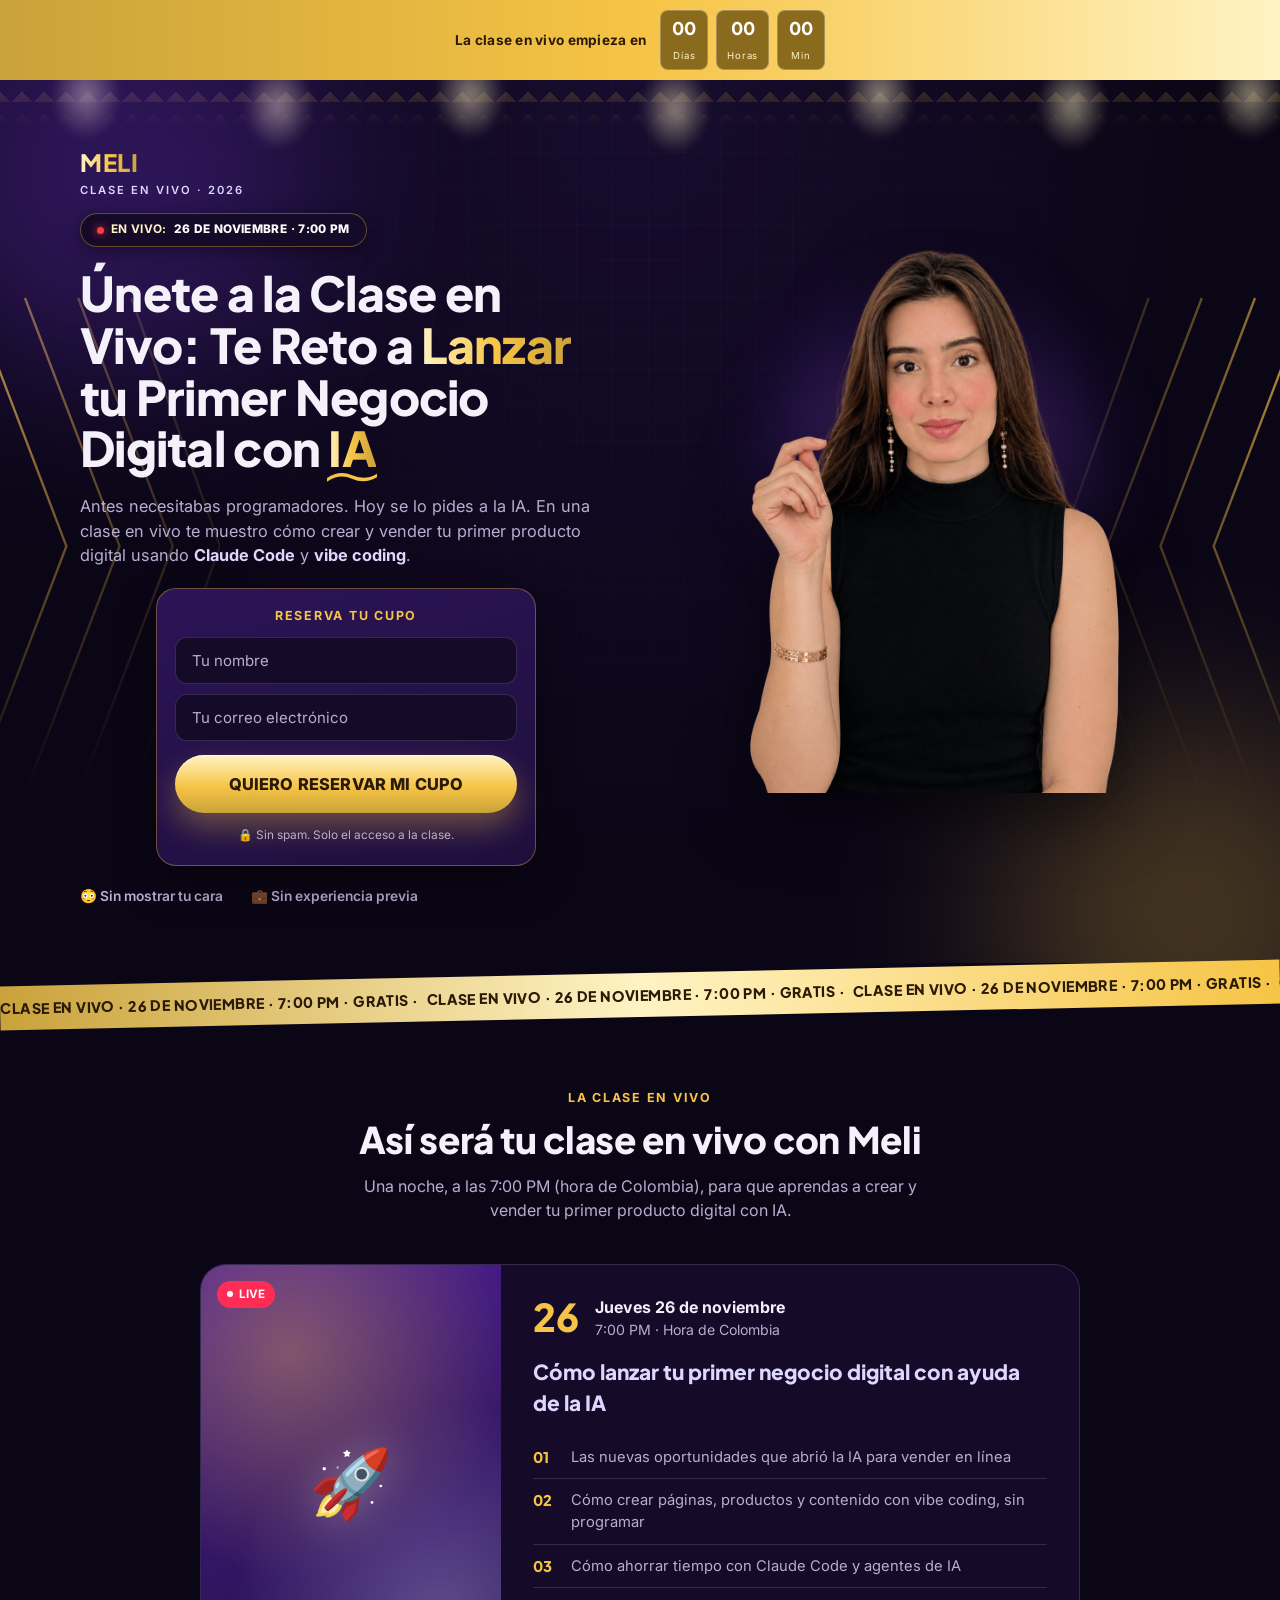
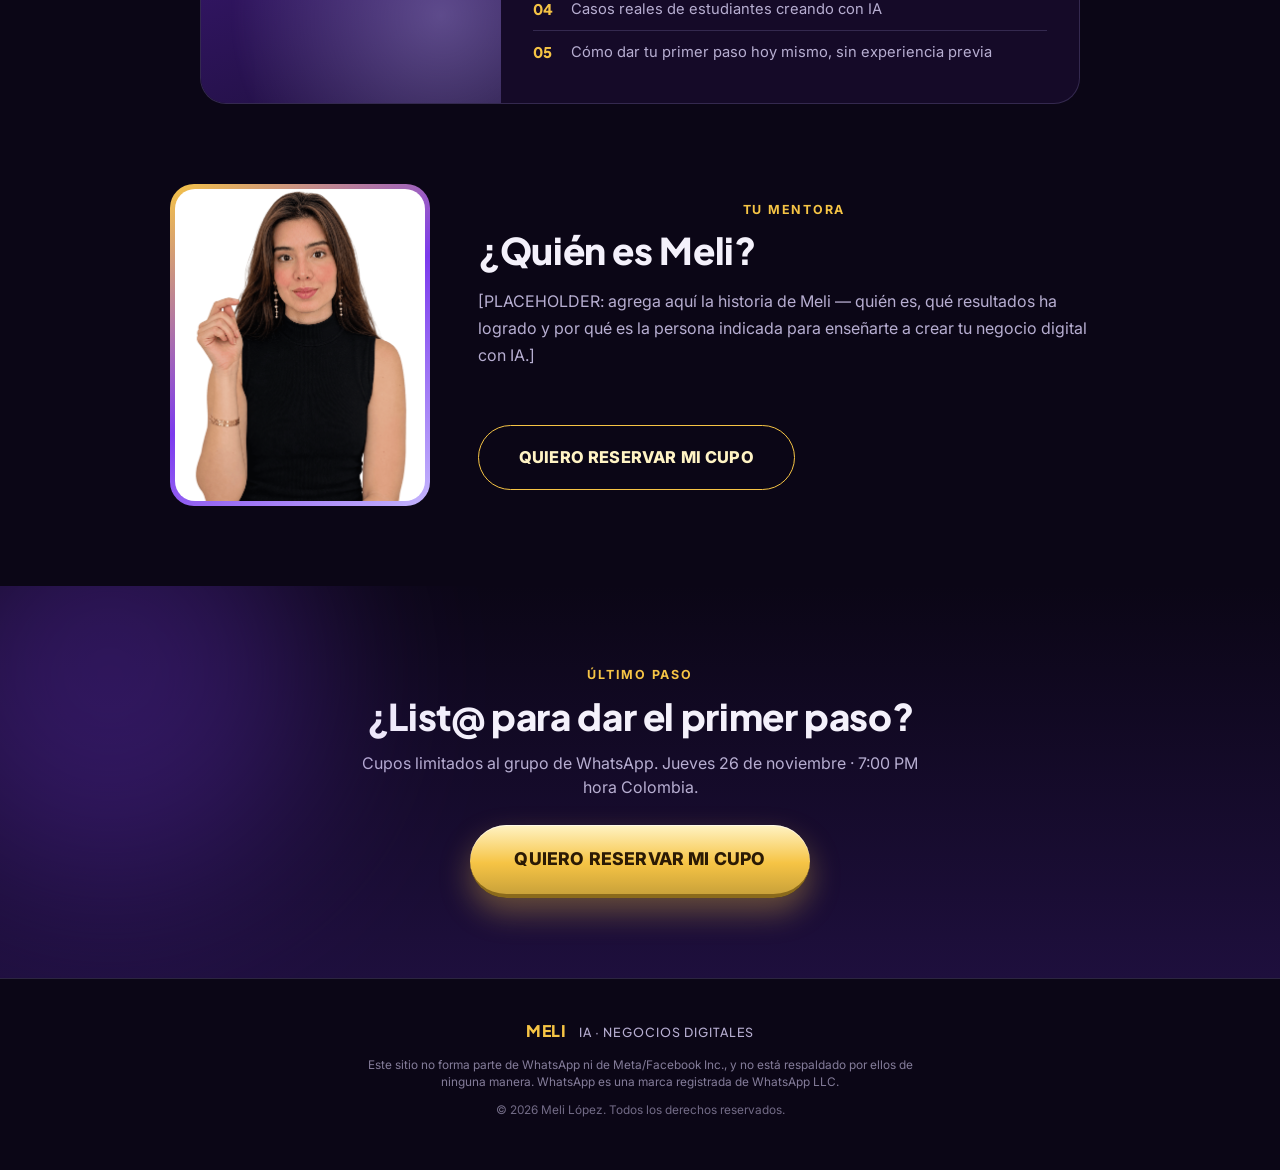
==== index.html @ 7194239c "Restructure hero as two-column layout (copy+form left, photo right) - Desktop: left column has copy " ====
<!DOCTYPE html>
<html lang="es">
<head>
<meta charset="UTF-8">
<meta name="viewport" content="width=device-width, initial-scale=1.0">
<title>Clase en Vivo con Meli — Lanza tu Negocio Digital con IA</title>
<meta name="description" content="Únete a la clase en vivo gratuita de Meli: aprende a crear y vender tu primer producto digital con ayuda de la IA. Jueves 26 de noviembre, 7:00 PM hora Colombia.">
<link rel="preconnect" href="https://fonts.googleapis.com">
<link rel="preconnect" href="https://fonts.gstatic.com" crossorigin>
<link href="https://fonts.googleapis.com/css2?family=Plus+Jakarta+Sans:wght@500;700;800&family=Inter:wght@400;500;600;700;800&display=swap" rel="stylesheet">
<link rel="stylesheet" href="styles.css">
</head>
<body>

  <!-- Countdown bar -->
  <div class="topbar">
    <span class="topbar-label">La clase en vivo empieza en</span>
    <div class="topbar-timer" id="topbar-timer" aria-live="polite">
      <div class="timer-box"><span id="t-days">00</span><small>Días</small></div>
      <div class="timer-box"><span id="t-hours">00</span><small>Horas</small></div>
      <div class="timer-box"><span id="t-mins">00</span><small>Min</small></div>
    </div>
  </div>

  <!-- HERO -->
  <header class="hero">
    <div class="hero-texture" aria-hidden="true"></div>
    <div class="hero-top-hatch" aria-hidden="true"></div>
    <div class="hero-chevrons hero-chevrons-left" aria-hidden="true">
      <svg viewBox="0 0 220 420" fill="none" xmlns="http://www.w3.org/2000/svg">
        <path d="M10 0 L90 210 L10 420" stroke="url(#gld1)" stroke-width="2"/>
        <path d="M55 0 L135 210 L55 420" stroke="url(#gld1)" stroke-width="2" opacity=".7"/>
        <path d="M100 0 L180 210 L100 420" stroke="url(#gld1)" stroke-width="2" opacity=".45"/>
        <path d="M145 0 L220 210 L145 420" stroke="url(#gld1)" stroke-width="2" opacity=".25"/>
        <defs>
          <linearGradient id="gld1" x1="0" y1="0" x2="0" y2="420" gradientUnits="userSpaceOnUse">
            <stop offset="0" stop-color="#f6c445"/>
            <stop offset="1" stop-color="#f6c445" stop-opacity="0"/>
          </linearGradient>
        </defs>
      </svg>
    </div>
    <div class="hero-chevrons hero-chevrons-right" aria-hidden="true">
      <svg viewBox="0 0 220 420" fill="none" xmlns="http://www.w3.org/2000/svg">
        <path d="M210 0 L130 210 L210 420" stroke="url(#gld2)" stroke-width="2"/>
        <path d="M165 0 L85 210 L165 420" stroke="url(#gld2)" stroke-width="2" opacity=".7"/>
        <path d="M120 0 L40 210 L120 420" stroke="url(#gld2)" stroke-width="2" opacity=".45"/>
        <path d="M75 0 L0 210 L75 420" stroke="url(#gld2)" stroke-width="2" opacity=".25"/>
        <defs>
          <linearGradient id="gld2" x1="0" y1="0" x2="0" y2="420" gradientUnits="userSpaceOnUse">
            <stop offset="0" stop-color="#f6c445"/>
            <stop offset="1" stop-color="#f6c445" stop-opacity="0"/>
          </linearGradient>
        </defs>
      </svg>
    </div>
    <div class="hero-spotlights" aria-hidden="true">
      <span></span><span></span><span></span><span></span><span></span><span></span><span></span>
    </div>
    <div class="hero-glow hero-glow-1"></div>
    <div class="hero-glow hero-glow-2"></div>

    <div class="hero-inner">
      <div class="hero-visual">
        <div class="hero-photo-wrap">
          <div class="hero-photo-glow" aria-hidden="true"></div>
          <img src="assets/meli-hero-trim.png" alt="Meli" class="hero-photo">
        </div>
      </div>

      <div class="hero-copy">
        <div class="hero-wordmark">
          <span class="hero-wordmark-main">MELI</span>
          <span class="hero-wordmark-sub">Clase en vivo · 2026</span>
        </div>

        <div class="hero-badge-pill">
          <span class="dot"></span> EN VIVO: <strong>26 DE NOVIEMBRE · 7:00 PM</strong>
        </div>

        <h1 class="hero-title">
          Únete a la Clase en Vivo: Te Reto a <span class="grad-text">Lanzar</span> tu Primer Negocio Digital
          con <span class="grad-text swoosh">IA</span>
        </h1>
        <p class="hero-sub">
          Antes necesitabas programadores. Hoy se lo pides a la IA. En una clase en vivo te muestro cómo crear
          y vender tu primer producto digital usando <strong>Claude Code</strong> y <strong>vibe coding</strong>.
        </p>

        <div class="hero-signup-card">
          <p class="section-eyebrow">RESERVA TU CUPO</p>
          <form method="post" action="https://systeme.io/embedded/46632346/subscription" class="signup-form">
            <div class="form-row">
              <input type="text" name="surname" placeholder="Tu nombre" required class="form-input">
            </div>
            <div class="form-row">
              <input type="email" name="email" placeholder="Tu correo electrónico" required class="form-input">
            </div>
            <div class="f-row">
              <button type="submit" class="btn btn-cta">
                <span class="btn-cta-label">QUIERO RESERVAR MI CUPO</span>
              </button>
            </div>
          </form>
          <p class="signup-disclaimer">🔒 Sin spam. Solo el acceso a la clase.</p>
        </div>

        <div class="trust-row">
          <span>😳 Sin mostrar tu cara</span>
          <span>💼 Sin experiencia previa</span>
        </div>
      </div>
    </div>
  </header>

  <!-- MARQUEE -->
  <div class="marquee">
    <div class="marquee-track">
      <span>CLASE EN VIVO&nbsp;·&nbsp;26 DE NOVIEMBRE&nbsp;·&nbsp;7:00 PM&nbsp;·&nbsp;GRATIS&nbsp;·</span>
      <span>CLASE EN VIVO&nbsp;·&nbsp;26 DE NOVIEMBRE&nbsp;·&nbsp;7:00 PM&nbsp;·&nbsp;GRATIS&nbsp;·</span>
      <span>CLASE EN VIVO&nbsp;·&nbsp;26 DE NOVIEMBRE&nbsp;·&nbsp;7:00 PM&nbsp;·&nbsp;GRATIS&nbsp;·</span>
      <span>CLASE EN VIVO&nbsp;·&nbsp;26 DE NOVIEMBRE&nbsp;·&nbsp;7:00 PM&nbsp;·&nbsp;GRATIS&nbsp;·</span>
    </div>
  </div>

  <!-- CLASS DETAILS -->
  <section class="class-section">
    <p class="section-eyebrow">LA CLASE EN VIVO</p>
    <h2 class="section-title">Así será tu clase en vivo con Meli</h2>
    <p class="section-sub">Una noche, a las 7:00 PM (hora de Colombia), para que aprendas a crear y vender tu primer producto digital con IA.</p>

    <div class="class-card">
      <div class="class-visual">
        <div class="class-visual-glow"></div>
        <span class="class-icon">🚀</span>
        <div class="live-chip"><span class="dot"></span>LIVE</div>
      </div>

      <div class="class-info">
        <div class="class-date-row">
          <div class="class-date-num">26</div>
          <div>
            <p class="class-date-day">Jueves 26 de noviembre</p>
            <p class="class-date-time">7:00 PM · Hora de Colombia</p>
          </div>
        </div>
        <h3 class="class-info-title">Cómo lanzar tu primer negocio digital con ayuda de la IA</h3>
        <ol class="class-list">
          <li><span>01</span>Las nuevas oportunidades que abrió la IA para vender en línea</li>
          <li><span>02</span>Cómo crear páginas, productos y contenido con vibe coding, sin programar</li>
          <li><span>03</span>Cómo ahorrar tiempo con Claude Code y agentes de IA</li>
          <li><span>04</span>Casos reales de estudiantes creando con IA</li>
          <li><span>05</span>Cómo dar tu primer paso hoy mismo, sin experiencia previa</li>
        </ol>
      </div>
    </div>
  </section>

  <!-- ABOUT MELI -->
  <section class="about-section">
    <div class="about-photo">
      <img src="assets/meli-hero.png" alt="Meli">
    </div>
    <div class="about-text">
      <p class="section-eyebrow">TU MENTORA</p>
      <h2 class="section-title left">¿Quién es Meli?</h2>
      <p class="about-bio">
        [PLACEHOLDER: agrega aquí la historia de Meli — quién es, qué resultados ha logrado y por qué es
        la persona indicada para enseñarte a crear tu negocio digital con IA.]
      </p>
      <a href="https://chat.whatsapp.com/JxA8DHtUCj11N8PipcfjtS" target="_blank" rel="noopener" class="btn-cta btn-cta-outline">
        <span class="btn-cta-label">QUIERO RESERVAR MI CUPO</span>
      </a>
    </div>
  </section>

  <!-- FINAL CTA -->
  <section class="final-cta">
    <div class="hero-glow hero-glow-1"></div>
    <p class="section-eyebrow">ÚLTIMO PASO</p>
    <h2 class="section-title">¿List@ para dar el primer paso?</h2>
    <p class="section-sub">Cupos limitados al grupo de WhatsApp. Jueves 26 de noviembre · 7:00 PM hora Colombia.</p>
    <a href="https://chat.whatsapp.com/JxA8DHtUCj11N8PipcfjtS" target="_blank" rel="noopener" class="btn-cta btn-cta-lg">
      <span class="btn-cta-label">QUIERO RESERVAR MI CUPO</span>
    </a>
  </section>

  <!-- FOOTER -->
  <footer class="site-footer">
    <p class="footer-logo">MELI <span>IA&nbsp;·&nbsp;NEGOCIOS&nbsp;DIGITALES</span></p>
    <p class="footer-disclaimer">
      Este sitio no forma parte de WhatsApp ni de Meta/Facebook Inc., y no está respaldado por ellos de ninguna manera.
      WhatsApp es una marca registrada de WhatsApp LLC.
    </p>
    <p class="footer-copy">© 2026 Meli López. Todos los derechos reservados.</p>
  </footer>

<script src="script.js"></script>
</body>
</html>
---- styles.css ----
:root{
  --bg: #0b0616;
  --bg-2: #150a28;
  --purple-900: #1e0f3d;
  --purple-800: #2b1456;
  --purple-700: #4c1d95;
  --purple-500: #7c3aed;
  --lilac: #c4b5fd;
  --lilac-soft: #ddd6fe;
  --gold-1: #fff3c4;
  --gold-2: #f6c445;
  --gold-3: #caa23a;
  --gold-4: #8a6a1c;
  --text: #f4f1fb;
  --text-dim: #b7aed1;
  --border: rgba(196,181,253,.18);
  --gold-border: rgba(246,196,69,.35);
  --font-head: "Plus Jakarta Sans", sans-serif;
  --font-body: "Inter", sans-serif;
}

*{box-sizing:border-box; margin:0; padding:0;}
html{scroll-behavior:smooth;}
body{
  background: var(--bg);
  color: var(--text);
  font-family: var(--font-body);
  overflow-x: hidden;
  line-height: 1.5;
}

img{max-width:100%; display:block;}

/* ---------- Topbar ---------- */
.topbar{
  display:flex; align-items:center; justify-content:center; gap:14px;
  flex-wrap:wrap;
  background: linear-gradient(90deg, var(--gold-3), var(--gold-2) 50%, var(--gold-1));
  padding: 10px 16px;
  text-align:center;
}
.topbar-label{
  font-weight:700; font-size:.85rem; color:#2b1a05; letter-spacing:.02em;
}
.topbar-timer{display:flex; gap:8px;}
.timer-box{
  background: var(--gold-4);
  border:1px solid rgba(255,255,255,.25);
  border-radius:8px;
  padding: 4px 10px;
  min-width:48px;
  text-align:center;
}
.timer-box span{display:block; font-family:var(--font-head); font-weight:800; font-size:1.1rem; color:#fff;}
.timer-box small{font-size:.6rem; letter-spacing:.08em; color:var(--gold-1);}

/* ---------- Hero ---------- */
.hero{
  position:relative;
  padding: 56px 20px 56px;
  text-align:center;
  overflow:hidden;
  background:
    radial-gradient(ellipse at 50% 0%, #170c2e 0%, var(--bg) 62%);
}

/* subtle stage-floor texture: fine grid + diagonal hatch */
.hero-texture{
  position:absolute; inset:0; z-index:0; pointer-events:none;
  opacity:.5;
  background-image:
    linear-gradient(rgba(196,181,253,.05) 1px, transparent 1px),
    linear-gradient(90deg, rgba(196,181,253,.05) 1px, transparent 1px);
  background-size: 36px 36px;
  mask-image: radial-gradient(ellipse at 50% 20%, black 0%, transparent 72%);
  -webkit-mask-image: radial-gradient(ellipse at 50% 20%, black 0%, transparent 72%);
}
.hero-top-hatch{
  position:absolute; top:0; left:0; right:0; height:46px; z-index:0; pointer-events:none;
  background-image:
    linear-gradient(45deg, rgba(246,196,69,.22) 25%, transparent 25%),
    linear-gradient(-45deg, rgba(246,196,69,.22) 25%, transparent 25%);
  background-size: 22px 22px;
  background-position: 0 0, 0 0;
  mask-image: linear-gradient(to bottom, black, transparent);
  -webkit-mask-image: linear-gradient(to bottom, black, transparent);
}

.hero-chevrons{
  position:absolute; top:50px; bottom:0; width:260px; z-index:0; pointer-events:none;
  opacity:.8;
}
.hero-chevrons svg{width:100%; height:100%;}
.hero-chevrons-left{left:-40px;}
.hero-chevrons-right{right:-40px;}

.hero-spotlights{position:absolute; top:0; left:0; right:0; height:120px; z-index:0; pointer-events:none;}
.hero-spotlights span{
  position:absolute; top:-30px; width:70px; height:90px; border-radius:50%;
  background: radial-gradient(ellipse at center, rgba(255,243,196,.5), transparent 70%);
  filter: blur(4px);
}
.hero-spotlights span:nth-child(1){left:4%;}
.hero-spotlights span:nth-child(2){left:19%; top:-20px;}
.hero-spotlights span:nth-child(3){left:34%;}
.hero-spotlights span:nth-child(4){left:50%; top:-16px;}
.hero-spotlights span:nth-child(5){left:66%;}
.hero-spotlights span:nth-child(6){left:81%; top:-20px;}
.hero-spotlights span:nth-child(7){left:95%;}

.hero-glow{
  position:absolute; border-radius:50%;
  filter: blur(90px);
  opacity:.3;
  pointer-events:none;
  z-index:0;
}
.hero-glow-1{ width:420px; height:420px; background:var(--purple-500); top:-120px; left:-100px;}
.hero-glow-2{ width:380px; height:380px; background:var(--gold-3); bottom:-140px; right:-100px;}

.hero-inner{
  position:relative; z-index:1; max-width:420px; margin:0 auto;
  display:grid; grid-template-columns:1fr; gap:22px;
}
.hero-visual{order:1; display:flex; justify-content:center;}
.hero-copy{
  order:2;
  display:flex; flex-direction:column; align-items:center; text-align:center;
}

.hero-photo-wrap{position:relative; display:inline-block; margin-bottom:4px;}
.hero-photo-glow{
  position:absolute;
  left:50%; top:8%;
  transform:translateX(-50%);
  width:260px; height:260px;
  border-radius:50%;
  background: radial-gradient(circle, rgba(246,196,69,.4) 0%, rgba(124,58,237,.4) 45%, transparent 72%);
  filter: blur(36px);
  z-index:0;
}
.hero-photo{
  position:relative;
  z-index:1;
  display:block;
  margin:0 auto;
  width:230px;
  height:auto;
  filter: drop-shadow(0 18px 34px rgba(0,0,0,.55));
}

.hero-wordmark{
  position:relative; z-index:1;
  margin-top:8px;
  display:flex; flex-direction:column; align-items:center; gap:2px;
}
.hero-wordmark-main{
  font-family:var(--font-head);
  font-weight:800;
  font-size:1.5rem;
  letter-spacing:.03em;
  background: linear-gradient(90deg, var(--gold-1), var(--gold-2), var(--gold-3));
  -webkit-background-clip:text; background-clip:text; color:transparent;
}
.hero-wordmark-sub{
  font-size:.7rem; font-weight:600; letter-spacing:.18em; text-transform:uppercase;
  color: var(--lilac-soft);
}

.hero-badge-pill{
  position:relative;
  z-index:2;
  width:fit-content;
  margin: 14px auto 0;
  white-space:nowrap;
  background: var(--bg-2);
  border:1px solid var(--gold-border);
  color: var(--gold-1);
  font-size:.74rem; font-weight:700; letter-spacing:.03em;
  padding:7px 16px; border-radius:999px;
  display:flex; align-items:center; gap:7px;
  box-shadow: 0 4px 18px rgba(0,0,0,.4);
}
.hero-badge-pill strong{color:#fff; font-weight:800;}
.hero-badge-pill .dot{
  width:7px; height:7px; border-radius:50%; background:#ff3b3b;
  box-shadow:0 0 8px #ff3b3b;
  animation: pulse 1.4s infinite;
  flex-shrink:0;
}

.hero-title{
  font-family:var(--font-head);
  font-size: clamp(1.9rem, 5vw, 3rem);
  font-weight:800;
  line-height:1.08;
  letter-spacing:-0.015em;
  margin-top:20px;
}
.grad-text{
  background: linear-gradient(90deg, var(--gold-1), var(--gold-2), var(--gold-3));
  -webkit-background-clip:text;
  background-clip:text;
  color:transparent;
}
.swoosh{position:relative; display:inline-block;}
.swoosh::after{
  content:"";
  position:absolute; left:-2%; right:-2%; bottom:-10px; height:14px;
  background: url("data:image/svg+xml,%3Csvg xmlns='http://www.w3.org/2000/svg' viewBox='0 0 200 20' preserveAspectRatio='none'%3E%3Cpath d='M2 14 Q 50 2 100 10 T 198 8' stroke='%23f6c445' stroke-width='5' fill='none' stroke-linecap='round'/%3E%3C/svg%3E") no-repeat center / 100% 100%;
}
.hero-sub{
  color:var(--text-dim);
  font-size:1.02rem;
  max-width:560px;
  margin: 20px auto 0;
}
.hero-sub strong{color:var(--lilac-soft);}

.btn-cta{
  position:relative;
  display:inline-flex; align-items:center; justify-content:center;
  overflow:hidden;
  margin-top:30px;
  background: linear-gradient(180deg, var(--gold-1) 0%, var(--gold-2) 55%, var(--gold-3) 100%);
  color:#2b1a05;
  font-weight:800;
  font-size:1.02rem;
  letter-spacing:.01em;
  padding:19px 40px;
  border-radius:999px;
  text-decoration:none;
  border-bottom: 4px solid var(--gold-4);
  box-shadow: 0 14px 30px rgba(246,196,69,.35), inset 0 1px 0 rgba(255,255,255,.6);
  transition: transform .18s ease, box-shadow .18s ease;
  animation: btnPulse 4s ease-in-out infinite;
}
.btn-cta-label{position:relative; z-index:2;}
.btn-cta::before{
  content:"";
  position:absolute; top:0; bottom:0; left:0; width:60%;
  background: linear-gradient(120deg, transparent 20%, rgba(255,255,255,.75) 50%, transparent 80%);
  transform: translateX(-220%);
  animation: btnShine 4s ease-in-out infinite;
  z-index:1;
}
.btn-cta:hover{
  transform: translateY(-2px);
  box-shadow: 0 18px 36px rgba(246,196,69,.5), inset 0 1px 0 rgba(255,255,255,.7);
}
.btn-cta-lg{font-size:1.1rem; padding:21px 44px;}
.btn-cta-outline{
  background:transparent;
  border:1.5px solid var(--gold-2);
  border-bottom: 1.5px solid var(--gold-2);
  color:var(--gold-1);
  box-shadow:none;
  animation:none;
}
.btn-cta-outline::before{display:none;}
.btn-cta-outline:hover{
  background: rgba(246,196,69,.1);
  box-shadow:none;
}

@keyframes btnShine{
  0%{ transform: translateX(-220%); }
  14%{ transform: translateX(220%); }
  100%{ transform: translateX(220%); }
}
@keyframes btnPulse{
  0%, 82%, 100%{ box-shadow: 0 14px 30px rgba(246,196,69,.35), inset 0 1px 0 rgba(255,255,255,.6); }
  90%{ box-shadow: 0 14px 40px rgba(246,196,69,.7), 0 0 0 8px rgba(246,196,69,.15), inset 0 1px 0 rgba(255,255,255,.7); }
}

.trust-row{
  margin-top:20px;
  display:flex; flex-wrap:wrap; justify-content:center; gap:10px 28px;
  color: var(--text-dim);
  font-size:.86rem; font-weight:600;
}

/* Desktop: two-column hero — copy + form on the left, photo on the right */
@media (min-width:761px){
  .hero{text-align:left;}
  .hero-inner{
    max-width:1120px;
    grid-template-columns: 1fr 1fr;
    align-items:center;
    gap:56px;
  }
  .hero-visual{order:2; justify-content:center;}
  .hero-copy{order:1; align-items:flex-start; text-align:left;}
  .hero-photo{width:380px;}
  .hero-photo-glow{width:340px; height:340px;}
  .hero-wordmark{align-items:flex-start;}
  .hero-badge-pill{margin:14px 0 0;}
  .hero-title{margin:20px 0 0;}
  .hero-sub{margin:20px 0 0; text-align:left;}
  .hero-signup-card{margin:26px 0 0; max-width:420px;}
  .trust-row{justify-content:flex-start;}
}

@keyframes pulse{
  0%,100%{opacity:1;} 50%{opacity:.35;}
}

/* ---------- Marquee ---------- */
.marquee{
  background: linear-gradient(90deg, var(--gold-3), var(--gold-1), var(--gold-2));
  color:#2b1a05;
  padding:10px 0;
  overflow:hidden;
  white-space:nowrap;
  transform: rotate(-1.2deg);
  margin: 10px 0 -4px;
}
.marquee-track{
  display:inline-flex;
  animation: scroll 22s linear infinite;
}
.marquee-track span{
  font-family:var(--font-head);
  font-weight:800;
  font-size:.9rem;
  letter-spacing:.03em;
  padding-right: 8px;
}
@keyframes scroll{
  from{transform:translateX(0);}
  to{transform:translateX(-50%);}
}

/* ---------- Section commons ---------- */
.section-eyebrow{
  text-align:center;
  color:var(--gold-2);
  font-weight:700; letter-spacing:.14em; font-size:.78rem;
  margin-bottom:10px;
}
.section-title{
  text-align:center;
  font-family:var(--font-head);
  font-size: clamp(1.6rem, 4vw, 2.3rem);
  font-weight:800;
  letter-spacing:-0.01em;
  line-height:1.15;
  max-width:700px; margin: 0 auto;
}
.section-title.left{text-align:left; margin:0;}
.section-sub{
  text-align:center;
  color:var(--text-dim);
  max-width:560px;
  margin: 14px auto 0;
}

/* ---------- Class section ---------- */
.class-section{
  padding: 76px 20px 70px;
  background: var(--bg);
}
.class-card{
  max-width:880px; margin: 42px auto 0;
  background: var(--bg-2);
  border:1px solid var(--border);
  border-radius:26px;
  overflow:hidden;
  display:grid;
  grid-template-columns: 300px 1fr;
}
.class-visual{
  position:relative;
  background: linear-gradient(160deg, var(--purple-700), var(--purple-900));
  display:flex; align-items:center; justify-content:center;
  min-height:260px;
}
.class-visual-glow{
  position:absolute; inset:0;
  background: radial-gradient(circle at 30% 20%, var(--gold-2) 0%, transparent 55%),
              radial-gradient(circle at 80% 80%, var(--lilac) 0%, transparent 50%);
  opacity:.35;
}
.class-icon{font-size:4.2rem; position:relative; z-index:1; filter:drop-shadow(0 0 20px rgba(255,255,255,.25));}
.live-chip{
  position:absolute; top:16px; left:16px; z-index:2;
  background:#ff2d55; color:#fff; font-weight:700; font-size:.72rem;
  padding:5px 10px; border-radius:999px;
  display:flex; align-items:center; gap:6px;
}
.live-chip .dot{width:6px; height:6px; border-radius:50%; background:#fff; animation:pulse 1.2s infinite;}

.class-info{padding: 30px 32px;}
.class-date-row{display:flex; align-items:center; gap:16px; margin-bottom:16px;}
.class-date-num{
  font-family:var(--font-head);
  font-size:2.4rem; font-weight:800;
  color:var(--gold-2);
  line-height:1;
}
.class-date-day{font-weight:700; font-size:1rem;}
.class-date-time{color:var(--text-dim); font-size:.88rem;}
.class-info-title{
  font-family:var(--font-head);
  font-size:1.3rem; font-weight:800;
  margin-bottom:18px;
  color:var(--lilac-soft);
}
.class-list{list-style:none;}
.class-list li{
  display:flex; align-items:flex-start; gap:12px;
  padding: 10px 0;
  border-top:1px solid var(--border);
  color:var(--text-dim);
  font-size:.92rem;
}
.class-list li:first-child{border-top:none;}
.class-list li span{
  font-family:var(--font-head);
  color:var(--gold-2);
  font-weight:800;
  min-width:26px;
}

/* ---------- Hero signup card (always inline: mobile and desktop) ---------- */
.hero-signup-card{
  position:relative;
  width:100%;
  max-width:380px;
  margin:20px auto 0;
  background: linear-gradient(160deg, var(--purple-800), var(--purple-900));
  border:1px solid var(--gold-border);
  border-radius:20px;
  padding:18px 18px 20px;
  text-align:center;
  box-shadow: 0 18px 40px rgba(0,0,0,.4);
}
.signup-form{
  margin-top:12px;
  display:flex; flex-direction:column; gap:10px;
}
.form-row{width:100%;}
.form-input{
  width:100%;
  background: var(--bg-2);
  border:1px solid var(--border);
  border-radius:12px;
  padding:13px 16px;
  color:var(--text);
  font-family:var(--font-body);
  font-size:.94rem;
  outline:none;
  transition: border-color .18s ease, box-shadow .18s ease;
}
.form-input::placeholder{color:var(--text-dim);}
.form-input:focus{
  border-color:var(--gold-2);
  box-shadow: 0 0 0 3px rgba(246,196,69,.18);
}
.f-row{margin-top:4px;}
.f-row .btn-cta{
  margin-top:0;
  width:100%;
  border:none;
  cursor:pointer;
  font-family:var(--font-body);
}
.signup-disclaimer{
  margin-top:14px;
  color:var(--text-dim);
  font-size:.74rem;
}

/* ---------- About section ---------- */
.about-section{
  max-width:980px;
  margin: 0 auto;
  padding: 10px 20px 80px;
  display:grid;
  grid-template-columns: 260px 1fr;
  gap:48px;
  align-items:center;
}
.about-photo{
  border-radius:24px;
  padding:5px;
  background: linear-gradient(145deg, var(--gold-2), var(--purple-500), var(--lilac));
}
.about-photo img{
  border-radius:20px;
  background:#fff;
  object-fit:cover;
  aspect-ratio: 4/5;
  object-position: top center;
}
.about-bio{
  color:var(--text-dim);
  margin: 16px 0 26px;
  font-size:1rem;
  line-height:1.7;
}

/* ---------- Final CTA ---------- */
.final-cta{
  position:relative;
  text-align:center;
  padding: 80px 20px;
  background: linear-gradient(180deg, var(--bg), var(--purple-900));
  overflow:hidden;
}
.final-cta .btn-cta{margin-top:26px;}

/* ---------- Footer ---------- */
.site-footer{
  text-align:center;
  padding: 40px 20px 50px;
  background: var(--bg);
  border-top:1px solid var(--border);
}
.footer-logo{
  font-family:var(--font-head);
  font-weight:800;
  letter-spacing:.06em;
  color:var(--gold-2);
}
.footer-logo span{
  color:var(--text-dim);
  font-weight:500;
  font-size:.78rem;
  margin-left:8px;
}
.footer-disclaimer{
  max-width:560px; margin: 14px auto 10px;
  color: var(--text-dim);
  font-size:.74rem;
  opacity:.7;
}
.footer-copy{color:var(--text-dim); font-size:.74rem; opacity:.6;}

/* ---------- Responsive ---------- */
@media (max-width: 760px){
  .class-card{grid-template-columns: 1fr;}
  .class-visual{min-height:180px;}
  .about-section{grid-template-columns:1fr; text-align:center;}
  .about-photo{max-width:220px; margin:0 auto;}
  .section-title.left{text-align:center;}
  .about-bio{text-align:left;}
  .hero-chevrons{width:140px;}

  /* Keep the hero compact so the form is visible without scrolling:
     photo stays small up top, subtitle is dropped, everything else tightens up. */
  .hero{padding:22px 16px 32px;}
  .hero-inner{gap:14px;}
  .hero-photo{width:130px;}
  .hero-photo-glow{width:170px; height:170px;}
  .hero-wordmark{margin-top:0;}
  .hero-title{margin-top:10px; font-size:clamp(1.3rem, 6.5vw, 1.7rem);}
  .hero-sub{display:none;}
  .hero-signup-card{margin-top:12px; padding:14px 14px 16px;}
  .signup-form{gap:8px;}
  .form-input{padding:11px 14px; font-size:.88rem;}
  .hero-signup-card .btn-cta{font-size:.84rem; padding:14px 10px; letter-spacing:0;}
  .trust-row{margin-top:10px; font-size:.76rem; gap:6px 12px;}
}
@media (max-width: 420px){
  .hero-photo{width:110px;}
  .hero-photo-glow{width:150px; height:150px;}
  .hero-chevrons{display:none;}
  .hero-signup-card{padding:12px 12px 14px;}
}
@media (max-width: 380px){
  .hero-photo{width:92px;}
  .hero-photo-glow{width:130px; height:130px;}
  .hero-title{font-size:clamp(1.15rem, 6.5vw, 1.4rem); margin-top:8px;}
  .hero-wordmark-main{font-size:1.25rem;}
  .hero-signup-card{margin-top:10px;}
}

/* ---------- Gracias page ---------- */
.warning-bar{
  background: linear-gradient(90deg, var(--gold-3), var(--gold-2) 50%, var(--gold-1));
  color:#2b1a05;
  text-align:center;
  font-weight:800;
  font-size:.8rem;
  letter-spacing:.02em;
  padding:10px 16px;
}
.gracias-main{
  background: radial-gradient(ellipse at 50% 0%, #170c2e 0%, var(--bg) 60%);
  min-height:100vh;
  padding: 50px 20px 70px;
  display:flex; justify-content:center;
}
.gracias-inner{max-width:560px; width:100%; text-align:center;}

.steps-row{
  display:flex; align-items:center; justify-content:center; gap:10px;
  margin-bottom:26px; flex-wrap:wrap;
}
.step{display:flex; align-items:center; gap:8px; font-size:.82rem; font-weight:700; color:var(--text-dim);}
.step-dot{
  width:26px; height:26px; border-radius:50%;
  display:flex; align-items:center; justify-content:center;
  background: var(--purple-800); border:1px solid var(--border);
  font-size:.78rem; font-weight:800; color:var(--text-dim);
}
.step.done .step-dot{background:var(--gold-2); color:#2b1a05; border-color:var(--gold-2);}
.step.done{color:var(--gold-1);}
.step.active .step-dot{background:var(--purple-900); border-color:var(--gold-2); color:var(--gold-1); box-shadow:0 0 0 3px rgba(246,196,69,.18);}
.step.active{color:#fff;}
.step-line{width:36px; height:2px; background:var(--border);}

.gracias-title{
  font-family:var(--font-head);
  font-size: clamp(1.7rem, 5vw, 2.4rem);
  font-weight:800;
  line-height:1.2;
  color:#fff;
}

.progress-bar{
  margin: 22px auto 8px;
  max-width:360px;
  height:10px;
  border-radius:999px;
  background: var(--bg-2);
  border:1px solid var(--border);
  overflow:hidden;
}
.progress-fill{
  height:100%;
  border-radius:999px;
  background: linear-gradient(90deg, var(--gold-3), var(--gold-1));
}
.progress-label{font-size:.8rem; font-weight:700; color:var(--gold-2); margin-bottom:20px;}

.gracias-sub{color:var(--text-dim); max-width:460px; margin:0 auto 30px; line-height:1.6;}
.gracias-sub strong{color:var(--lilac-soft);}

.gracias-btn{width:100%; max-width:420px;}

.note-card{
  display:flex; align-items:flex-start; gap:12px; text-align:left;
  background: var(--bg-2);
  border:1px solid var(--border);
  border-radius:16px;
  padding:16px 18px;
  margin-top:16px;
  color:var(--text-dim);
  font-size:.88rem;
  line-height:1.5;
}
.note-card strong{color:var(--lilac-soft);}
.note-icon{font-size:1.1rem; flex-shrink:0;}
.note-warning{border-color:var(--gold-border); background:rgba(246,196,69,.06);}
.note-warning strong{color:var(--gold-1);}
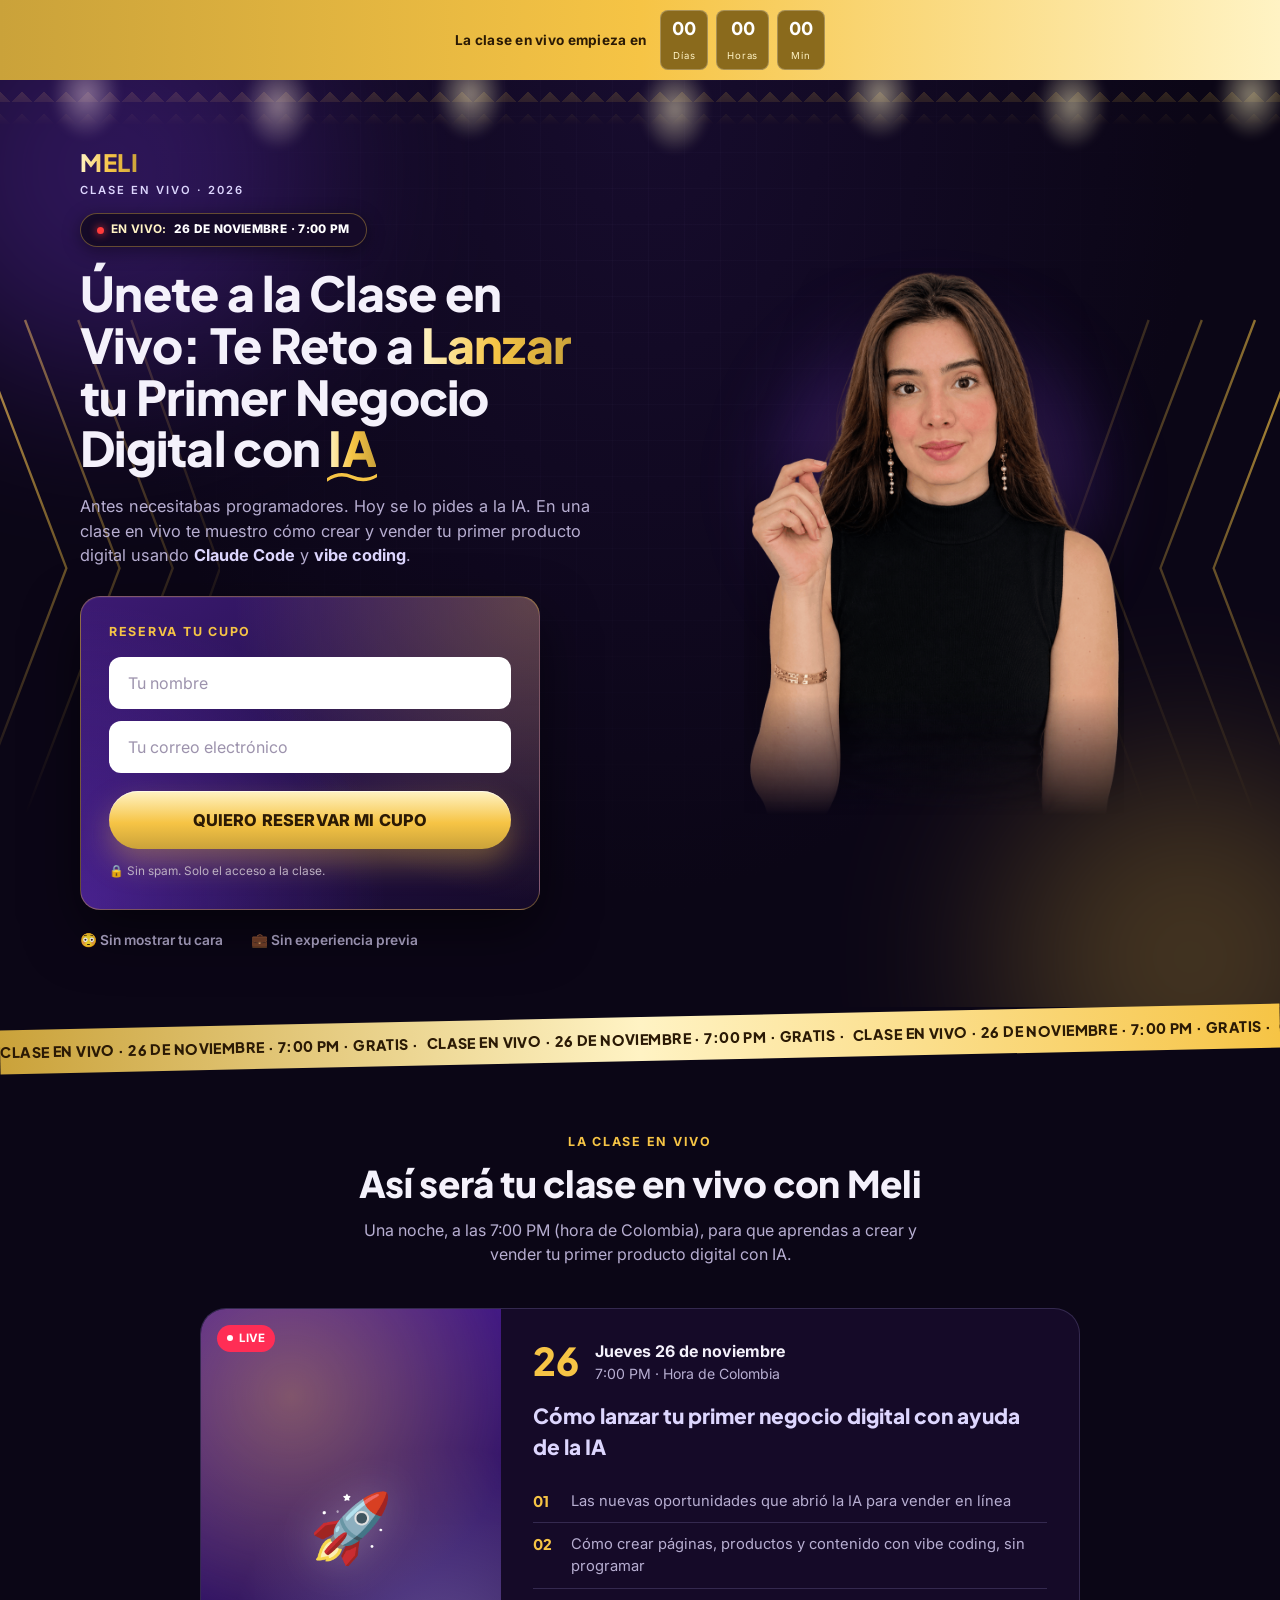
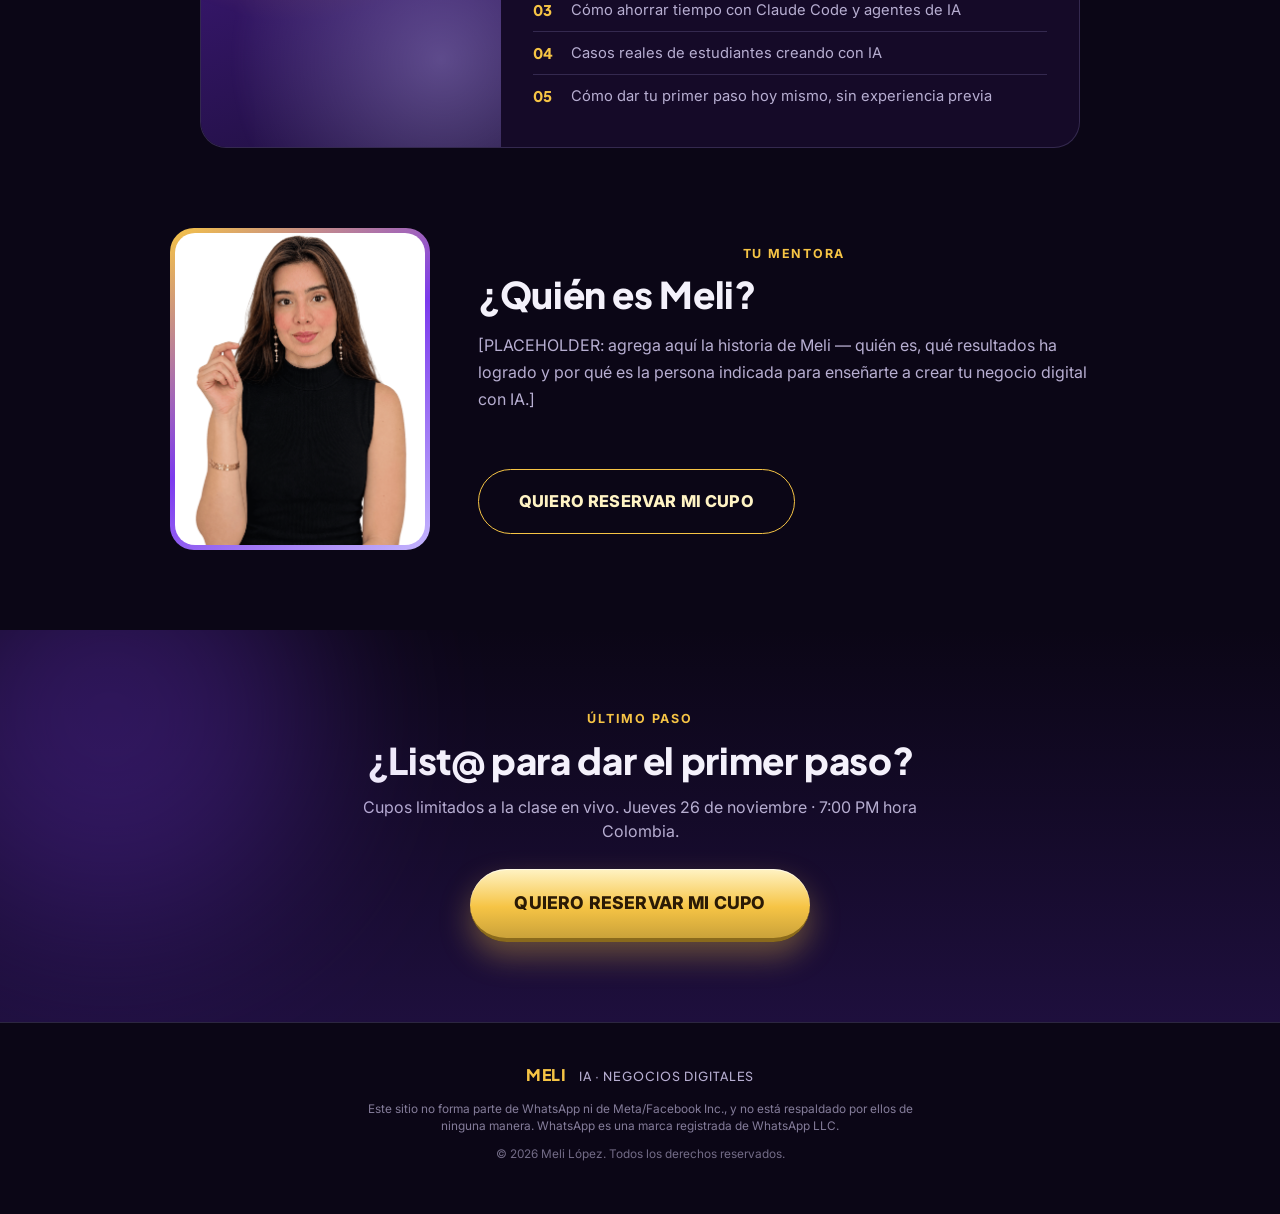
==== commit c416a52b: "Fix hero form card: alignment, richer gradient, white inputs, photo fade - Fixed a CSS cascade bug w" ====
--- a/index.html
+++ b/index.html
@@ -87,7 +87,7 @@
           y vender tu primer producto digital usando <strong>Claude Code</strong> y <strong>vibe coding</strong>.
         </p>
 
-        <div class="hero-signup-card">
+        <div class="hero-signup-card" id="hero-signup-card">
           <p class="section-eyebrow">RESERVA TU CUPO</p>
           <form method="post" action="https://systeme.io/embedded/46632346/subscription" class="signup-form">
             <div class="form-row">
@@ -168,7 +168,7 @@
         [PLACEHOLDER: agrega aquí la historia de Meli — quién es, qué resultados ha logrado y por qué es
         la persona indicada para enseñarte a crear tu negocio digital con IA.]
       </p>
-      <a href="https://chat.whatsapp.com/JxA8DHtUCj11N8PipcfjtS" target="_blank" rel="noopener" class="btn-cta btn-cta-outline">
+      <a href="#hero-signup-card" class="btn-cta btn-cta-outline">
         <span class="btn-cta-label">QUIERO RESERVAR MI CUPO</span>
       </a>
     </div>
@@ -179,8 +179,8 @@
     <div class="hero-glow hero-glow-1"></div>
     <p class="section-eyebrow">ÚLTIMO PASO</p>
     <h2 class="section-title">¿List@ para dar el primer paso?</h2>
-    <p class="section-sub">Cupos limitados al grupo de WhatsApp. Jueves 26 de noviembre · 7:00 PM hora Colombia.</p>
-    <a href="https://chat.whatsapp.com/JxA8DHtUCj11N8PipcfjtS" target="_blank" rel="noopener" class="btn-cta btn-cta-lg">
+    <p class="section-sub">Cupos limitados a la clase en vivo. Jueves 26 de noviembre · 7:00 PM hora Colombia.</p>
+    <a href="#hero-signup-card" class="btn-cta btn-cta-lg">
       <span class="btn-cta-label">QUIERO RESERVAR MI CUPO</span>
     </a>
   </section>
--- a/styles.css
+++ b/styles.css
@@ -147,6 +147,8 @@
   width:230px;
   height:auto;
   filter: drop-shadow(0 18px 34px rgba(0,0,0,.55));
+  -webkit-mask-image: linear-gradient(to bottom, black 78%, transparent 100%);
+  mask-image: linear-gradient(to bottom, black 78%, transparent 100%);
 }
 
 .hero-wordmark{
@@ -236,14 +238,6 @@
   animation: btnPulse 4s ease-in-out infinite;
 }
 .btn-cta-label{position:relative; z-index:2;}
-.btn-cta::before{
-  content:"";
-  position:absolute; top:0; bottom:0; left:0; width:60%;
-  background: linear-gradient(120deg, transparent 20%, rgba(255,255,255,.75) 50%, transparent 80%);
-  transform: translateX(-220%);
-  animation: btnShine 4s ease-in-out infinite;
-  z-index:1;
-}
 .btn-cta:hover{
   transform: translateY(-2px);
   box-shadow: 0 18px 36px rgba(246,196,69,.5), inset 0 1px 0 rgba(255,255,255,.7);
@@ -257,20 +251,20 @@
   box-shadow:none;
   animation:none;
 }
-.btn-cta-outline::before{display:none;}
 .btn-cta-outline:hover{
   background: rgba(246,196,69,.1);
   box-shadow:none;
 }
 
-@keyframes btnShine{
-  0%{ transform: translateX(-220%); }
-  14%{ transform: translateX(220%); }
-  100%{ transform: translateX(220%); }
-}
 @keyframes btnPulse{
-  0%, 82%, 100%{ box-shadow: 0 14px 30px rgba(246,196,69,.35), inset 0 1px 0 rgba(255,255,255,.6); }
-  90%{ box-shadow: 0 14px 40px rgba(246,196,69,.7), 0 0 0 8px rgba(246,196,69,.15), inset 0 1px 0 rgba(255,255,255,.7); }
+  0%, 82%, 100%{
+    box-shadow: 0 14px 30px rgba(246,196,69,.35), inset 0 1px 0 rgba(255,255,255,.6);
+    filter: brightness(1);
+  }
+  90%{
+    box-shadow: 0 14px 44px rgba(246,196,69,.75), 0 0 0 9px rgba(246,196,69,.16), inset 0 1px 0 rgba(255,255,255,.7);
+    filter: brightness(1.18);
+  }
 }
 
 .trust-row{
@@ -278,6 +272,182 @@
   display:flex; flex-wrap:wrap; justify-content:center; gap:10px 28px;
   color: var(--text-dim);
   font-size:.86rem; font-weight:600;
+}
+
+@keyframes pulse{
+  0%,100%{opacity:1;} 50%{opacity:.35;}
+}
+
+/* ---------- Marquee ---------- */
+.marquee{
+  background: linear-gradient(90deg, var(--gold-3), var(--gold-1), var(--gold-2));
+  color:#2b1a05;
+  padding:10px 0;
+  overflow:hidden;
+  white-space:nowrap;
+  transform: rotate(-1.2deg);
+  margin: 10px 0 -4px;
+}
+.marquee-track{
+  display:inline-flex;
+  animation: scroll 22s linear infinite;
+}
+.marquee-track span{
+  font-family:var(--font-head);
+  font-weight:800;
+  font-size:.9rem;
+  letter-spacing:.03em;
+  padding-right: 8px;
+}
+@keyframes scroll{
+  from{transform:translateX(0);}
+  to{transform:translateX(-50%);}
+}
+
+/* ---------- Section commons ---------- */
+.section-eyebrow{
+  text-align:center;
+  color:var(--gold-2);
+  font-weight:700; letter-spacing:.14em; font-size:.78rem;
+  margin-bottom:10px;
+}
+.section-title{
+  text-align:center;
+  font-family:var(--font-head);
+  font-size: clamp(1.6rem, 4vw, 2.3rem);
+  font-weight:800;
+  letter-spacing:-0.01em;
+  line-height:1.15;
+  max-width:700px; margin: 0 auto;
+}
+.section-title.left{text-align:left; margin:0;}
+.section-sub{
+  text-align:center;
+  color:var(--text-dim);
+  max-width:560px;
+  margin: 14px auto 0;
+}
+
+/* ---------- Class section ---------- */
+.class-section{
+  padding: 76px 20px 70px;
+  background: var(--bg);
+}
+.class-card{
+  max-width:880px; margin: 42px auto 0;
+  background: var(--bg-2);
+  border:1px solid var(--border);
+  border-radius:26px;
+  overflow:hidden;
+  display:grid;
+  grid-template-columns: 300px 1fr;
+}
+.class-visual{
+  position:relative;
+  background: linear-gradient(160deg, var(--purple-700), var(--purple-900));
+  display:flex; align-items:center; justify-content:center;
+  min-height:260px;
+}
+.class-visual-glow{
+  position:absolute; inset:0;
+  background: radial-gradient(circle at 30% 20%, var(--gold-2) 0%, transparent 55%),
+              radial-gradient(circle at 80% 80%, var(--lilac) 0%, transparent 50%);
+  opacity:.35;
+}
+.class-icon{font-size:4.2rem; position:relative; z-index:1; filter:drop-shadow(0 0 20px rgba(255,255,255,.25));}
+.live-chip{
+  position:absolute; top:16px; left:16px; z-index:2;
+  background:#ff2d55; color:#fff; font-weight:700; font-size:.72rem;
+  padding:5px 10px; border-radius:999px;
+  display:flex; align-items:center; gap:6px;
+}
+.live-chip .dot{width:6px; height:6px; border-radius:50%; background:#fff; animation:pulse 1.2s infinite;}
+
+.class-info{padding: 30px 32px;}
+.class-date-row{display:flex; align-items:center; gap:16px; margin-bottom:16px;}
+.class-date-num{
+  font-family:var(--font-head);
+  font-size:2.4rem; font-weight:800;
+  color:var(--gold-2);
+  line-height:1;
+}
+.class-date-day{font-weight:700; font-size:1rem;}
+.class-date-time{color:var(--text-dim); font-size:.88rem;}
+.class-info-title{
+  font-family:var(--font-head);
+  font-size:1.3rem; font-weight:800;
+  margin-bottom:18px;
+  color:var(--lilac-soft);
+}
+.class-list{list-style:none;}
+.class-list li{
+  display:flex; align-items:flex-start; gap:12px;
+  padding: 10px 0;
+  border-top:1px solid var(--border);
+  color:var(--text-dim);
+  font-size:.92rem;
+}
+.class-list li:first-child{border-top:none;}
+.class-list li span{
+  font-family:var(--font-head);
+  color:var(--gold-2);
+  font-weight:800;
+  min-width:26px;
+}
+
+/* ---------- Hero signup card (always inline: mobile and desktop) ---------- */
+.hero-signup-card{
+  position:relative;
+  overflow:hidden;
+  width:100%;
+  max-width:380px;
+  margin:20px auto 0;
+  background:
+    radial-gradient(circle at 100% 0%, rgba(246,196,69,.28), transparent 55%),
+    radial-gradient(circle at 0% 100%, rgba(124,58,237,.4), transparent 55%),
+    linear-gradient(145deg, #3c1a73 0%, #23104a 55%, #150a28 100%);
+  border:1px solid var(--gold-border);
+  border-radius:20px;
+  padding:18px 18px 20px;
+  text-align:center;
+  box-shadow: 0 22px 54px rgba(0,0,0,.5), inset 0 1px 0 rgba(255,255,255,.06);
+}
+.signup-form{
+  position:relative;
+  z-index:1;
+  margin-top:12px;
+  display:flex; flex-direction:column; gap:10px;
+}
+.form-row{width:100%;}
+.form-input{
+  width:100%;
+  background:#ffffff;
+  border:1px solid rgba(255,255,255,.5);
+  border-radius:12px;
+  padding:13px 16px;
+  color:#453b5c;
+  font-family:var(--font-body);
+  font-size:.94rem;
+  outline:none;
+  transition: border-color .18s ease, box-shadow .18s ease;
+}
+.form-input::placeholder{color:#9d93ad;}
+.form-input:focus{
+  border-color:var(--gold-2);
+  box-shadow: 0 0 0 3px rgba(246,196,69,.3);
+}
+.f-row{margin-top:4px;}
+.f-row .btn-cta{
+  margin-top:0;
+  width:100%;
+  border:none;
+  cursor:pointer;
+  font-family:var(--font-body);
+}
+.signup-disclaimer{
+  margin-top:14px;
+  color:var(--text-dim);
+  font-size:.74rem;
 }
 
 /* Desktop: two-column hero — copy + form on the left, photo on the right */
@@ -297,178 +467,18 @@
   .hero-badge-pill{margin:14px 0 0;}
   .hero-title{margin:20px 0 0;}
   .hero-sub{margin:20px 0 0; text-align:left;}
-  .hero-signup-card{margin:26px 0 0; max-width:420px;}
+  .hero-signup-card{
+    width:100%;
+    max-width:460px;
+    margin:28px 0 0;
+    padding:26px 28px 28px;
+    text-align:left;
+  }
+  .hero-signup-card .section-eyebrow{text-align:left;}
+  .signup-form{margin-top:16px; gap:12px;}
+  .form-input{padding:15px 18px; font-size:1rem;}
+  .f-row{margin-top:6px;}
   .trust-row{justify-content:flex-start;}
-}
-
-@keyframes pulse{
-  0%,100%{opacity:1;} 50%{opacity:.35;}
-}
-
-/* ---------- Marquee ---------- */
-.marquee{
-  background: linear-gradient(90deg, var(--gold-3), var(--gold-1), var(--gold-2));
-  color:#2b1a05;
-  padding:10px 0;
-  overflow:hidden;
-  white-space:nowrap;
-  transform: rotate(-1.2deg);
-  margin: 10px 0 -4px;
-}
-.marquee-track{
-  display:inline-flex;
-  animation: scroll 22s linear infinite;
-}
-.marquee-track span{
-  font-family:var(--font-head);
-  font-weight:800;
-  font-size:.9rem;
-  letter-spacing:.03em;
-  padding-right: 8px;
-}
-@keyframes scroll{
-  from{transform:translateX(0);}
-  to{transform:translateX(-50%);}
-}
-
-/* ---------- Section commons ---------- */
-.section-eyebrow{
-  text-align:center;
-  color:var(--gold-2);
-  font-weight:700; letter-spacing:.14em; font-size:.78rem;
-  margin-bottom:10px;
-}
-.section-title{
-  text-align:center;
-  font-family:var(--font-head);
-  font-size: clamp(1.6rem, 4vw, 2.3rem);
-  font-weight:800;
-  letter-spacing:-0.01em;
-  line-height:1.15;
-  max-width:700px; margin: 0 auto;
-}
-.section-title.left{text-align:left; margin:0;}
-.section-sub{
-  text-align:center;
-  color:var(--text-dim);
-  max-width:560px;
-  margin: 14px auto 0;
-}
-
-/* ---------- Class section ---------- */
-.class-section{
-  padding: 76px 20px 70px;
-  background: var(--bg);
-}
-.class-card{
-  max-width:880px; margin: 42px auto 0;
-  background: var(--bg-2);
-  border:1px solid var(--border);
-  border-radius:26px;
-  overflow:hidden;
-  display:grid;
-  grid-template-columns: 300px 1fr;
-}
-.class-visual{
-  position:relative;
-  background: linear-gradient(160deg, var(--purple-700), var(--purple-900));
-  display:flex; align-items:center; justify-content:center;
-  min-height:260px;
-}
-.class-visual-glow{
-  position:absolute; inset:0;
-  background: radial-gradient(circle at 30% 20%, var(--gold-2) 0%, transparent 55%),
-              radial-gradient(circle at 80% 80%, var(--lilac) 0%, transparent 50%);
-  opacity:.35;
-}
-.class-icon{font-size:4.2rem; position:relative; z-index:1; filter:drop-shadow(0 0 20px rgba(255,255,255,.25));}
-.live-chip{
-  position:absolute; top:16px; left:16px; z-index:2;
-  background:#ff2d55; color:#fff; font-weight:700; font-size:.72rem;
-  padding:5px 10px; border-radius:999px;
-  display:flex; align-items:center; gap:6px;
-}
-.live-chip .dot{width:6px; height:6px; border-radius:50%; background:#fff; animation:pulse 1.2s infinite;}
-
-.class-info{padding: 30px 32px;}
-.class-date-row{display:flex; align-items:center; gap:16px; margin-bottom:16px;}
-.class-date-num{
-  font-family:var(--font-head);
-  font-size:2.4rem; font-weight:800;
-  color:var(--gold-2);
-  line-height:1;
-}
-.class-date-day{font-weight:700; font-size:1rem;}
-.class-date-time{color:var(--text-dim); font-size:.88rem;}
-.class-info-title{
-  font-family:var(--font-head);
-  font-size:1.3rem; font-weight:800;
-  margin-bottom:18px;
-  color:var(--lilac-soft);
-}
-.class-list{list-style:none;}
-.class-list li{
-  display:flex; align-items:flex-start; gap:12px;
-  padding: 10px 0;
-  border-top:1px solid var(--border);
-  color:var(--text-dim);
-  font-size:.92rem;
-}
-.class-list li:first-child{border-top:none;}
-.class-list li span{
-  font-family:var(--font-head);
-  color:var(--gold-2);
-  font-weight:800;
-  min-width:26px;
-}
-
-/* ---------- Hero signup card (always inline: mobile and desktop) ---------- */
-.hero-signup-card{
-  position:relative;
-  width:100%;
-  max-width:380px;
-  margin:20px auto 0;
-  background: linear-gradient(160deg, var(--purple-800), var(--purple-900));
-  border:1px solid var(--gold-border);
-  border-radius:20px;
-  padding:18px 18px 20px;
-  text-align:center;
-  box-shadow: 0 18px 40px rgba(0,0,0,.4);
-}
-.signup-form{
-  margin-top:12px;
-  display:flex; flex-direction:column; gap:10px;
-}
-.form-row{width:100%;}
-.form-input{
-  width:100%;
-  background: var(--bg-2);
-  border:1px solid var(--border);
-  border-radius:12px;
-  padding:13px 16px;
-  color:var(--text);
-  font-family:var(--font-body);
-  font-size:.94rem;
-  outline:none;
-  transition: border-color .18s ease, box-shadow .18s ease;
-}
-.form-input::placeholder{color:var(--text-dim);}
-.form-input:focus{
-  border-color:var(--gold-2);
-  box-shadow: 0 0 0 3px rgba(246,196,69,.18);
-}
-.f-row{margin-top:4px;}
-.f-row .btn-cta{
-  margin-top:0;
-  width:100%;
-  border:none;
-  cursor:pointer;
-  font-family:var(--font-body);
-}
-.signup-disclaimer{
-  margin-top:14px;
-  color:var(--text-dim);
-  font-size:.74rem;
 }
 
 /* ---------- About section ---------- */
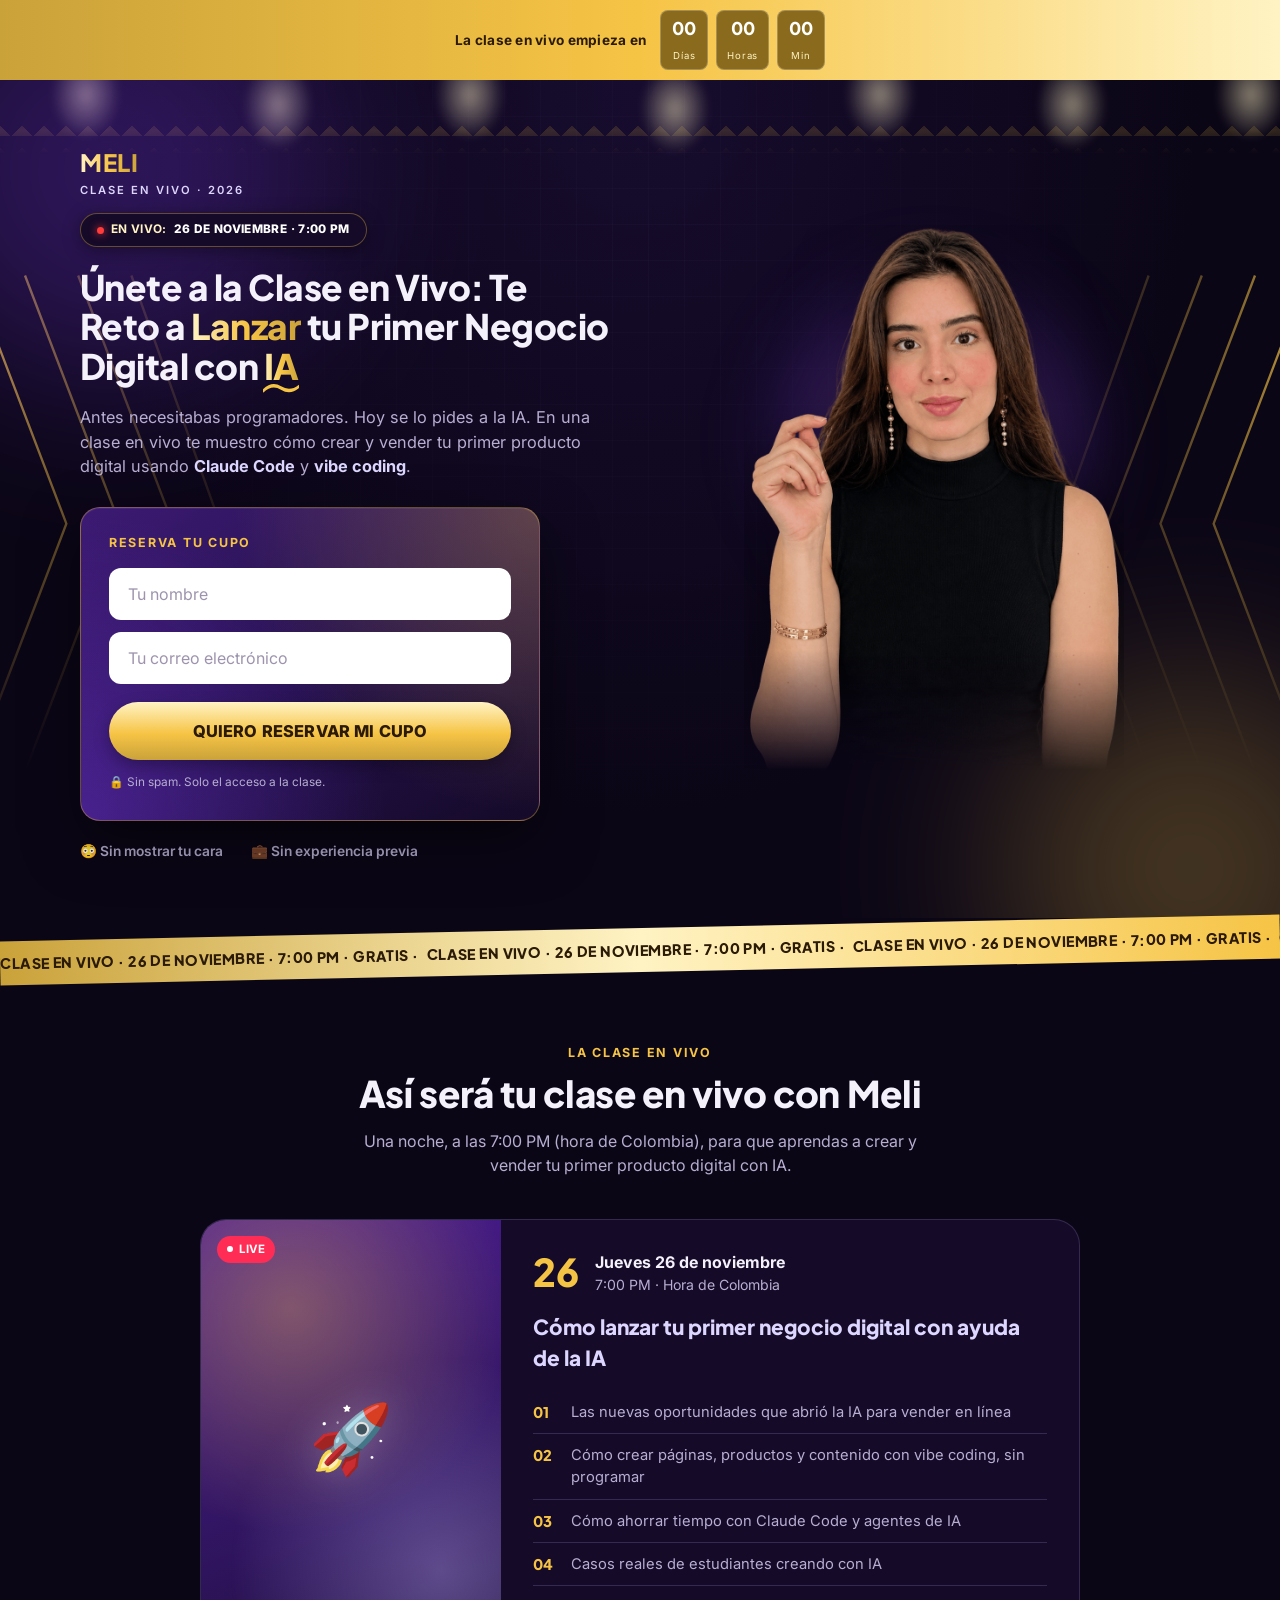
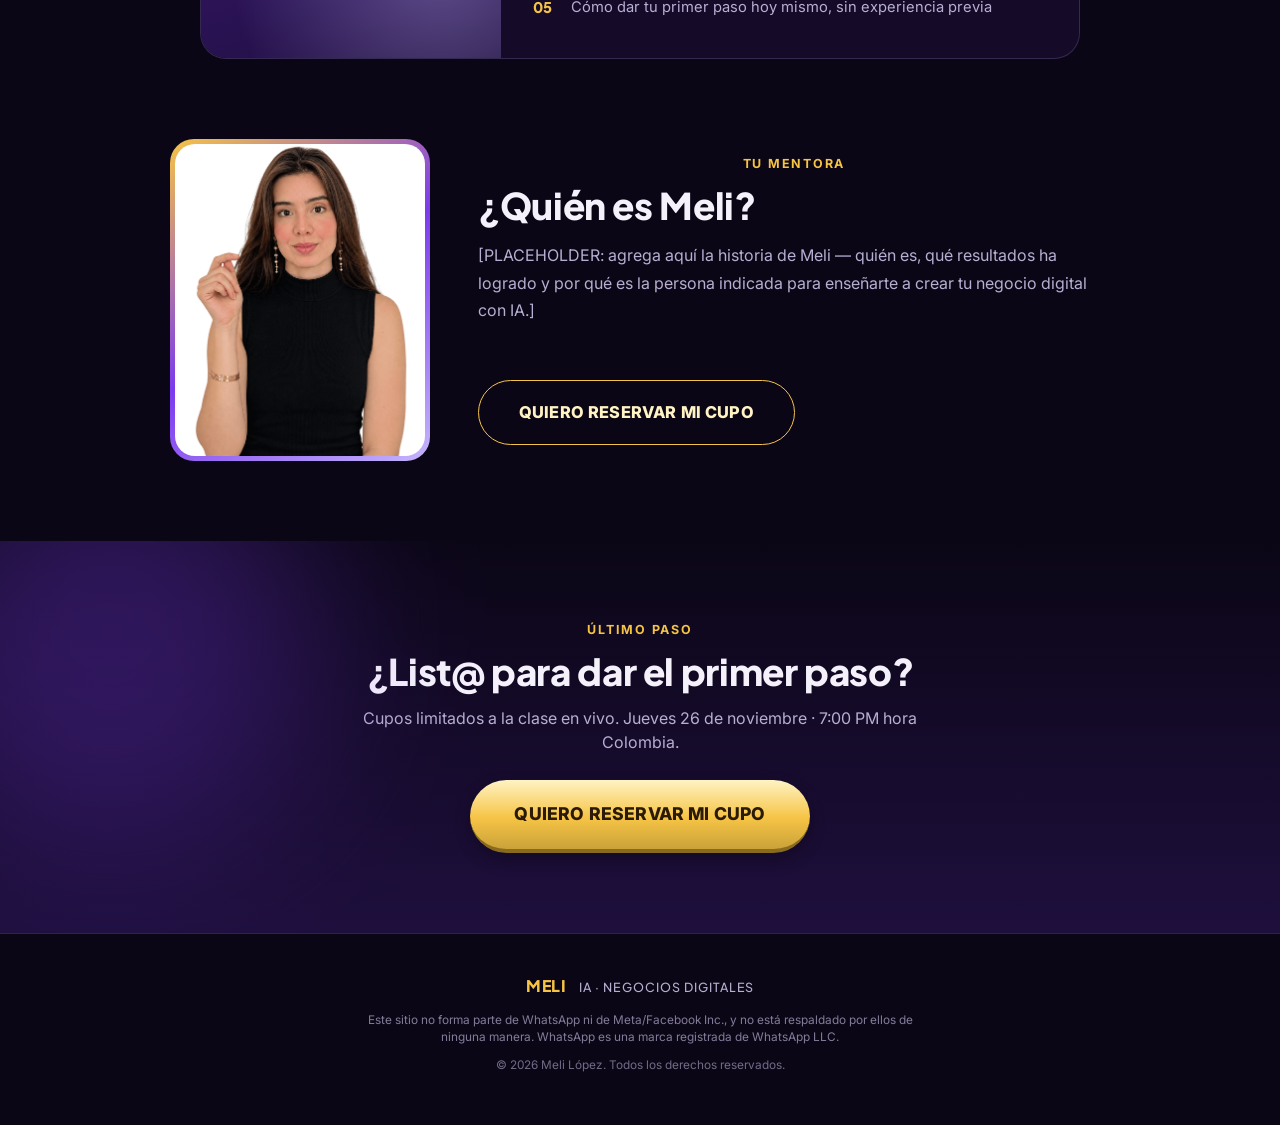
==== commit 7d04b35d: "Add favicon and make mobile hero photo bigger with overlay wordmark - Add DiSiis Growth Marketing lo" ====
--- a/index.html
+++ b/index.html
@@ -5,6 +5,7 @@
 <meta name="viewport" content="width=device-width, initial-scale=1.0">
 <title>Clase en Vivo con Meli — Lanza tu Negocio Digital con IA</title>
 <meta name="description" content="Únete a la clase en vivo gratuita de Meli: aprende a crear y vender tu primer producto digital con ayuda de la IA. Jueves 26 de noviembre, 7:00 PM hora Colombia.">
+<link rel="icon" type="image/png" href="assets/favicon.png">
 <link rel="preconnect" href="https://fonts.googleapis.com">
 <link rel="preconnect" href="https://fonts.gstatic.com" crossorigin>
 <link href="https://fonts.googleapis.com/css2?family=Plus+Jakarta+Sans:wght@500;700;800&family=Inter:wght@400;500;600;700;800&display=swap" rel="stylesheet">
@@ -65,11 +66,15 @@
         <div class="hero-photo-wrap">
           <div class="hero-photo-glow" aria-hidden="true"></div>
           <img src="assets/meli-hero-trim.png" alt="Meli" class="hero-photo">
+          <div class="hero-wordmark hero-wordmark-overlay">
+            <span class="hero-wordmark-main">MELI</span>
+            <span class="hero-wordmark-sub">Clase en vivo · 2026</span>
+          </div>
         </div>
       </div>
 
       <div class="hero-copy">
-        <div class="hero-wordmark">
+        <div class="hero-wordmark hero-wordmark-static">
           <span class="hero-wordmark-main">MELI</span>
           <span class="hero-wordmark-sub">Clase en vivo · 2026</span>
         </div>
--- a/styles.css
+++ b/styles.css
@@ -76,14 +76,14 @@
   -webkit-mask-image: radial-gradient(ellipse at 50% 20%, black 0%, transparent 72%);
 }
 .hero-top-hatch{
-  position:absolute; top:0; left:0; right:0; height:46px; z-index:0; pointer-events:none;
+  position:absolute; top:34px; left:0; right:0; height:40px; z-index:0; pointer-events:none;
   background-image:
-    linear-gradient(45deg, rgba(246,196,69,.22) 25%, transparent 25%),
-    linear-gradient(-45deg, rgba(246,196,69,.22) 25%, transparent 25%);
+    linear-gradient(45deg, rgba(246,196,69,.16) 25%, transparent 25%),
+    linear-gradient(-45deg, rgba(246,196,69,.16) 25%, transparent 25%);
   background-size: 22px 22px;
   background-position: 0 0, 0 0;
-  mask-image: linear-gradient(to bottom, black, transparent);
-  -webkit-mask-image: linear-gradient(to bottom, black, transparent);
+  mask-image: linear-gradient(to bottom, transparent, black 40%, transparent);
+  -webkit-mask-image: linear-gradient(to bottom, transparent, black 40%, transparent);
 }
 
 .hero-chevrons{
@@ -167,6 +167,16 @@
 .hero-wordmark-sub{
   font-size:.7rem; font-weight:600; letter-spacing:.18em; text-transform:uppercase;
   color: var(--lilac-soft);
+}
+
+/* Mobile: wordmark overlaps the bottom of the photo instead of sitting below it */
+.hero-wordmark-static{display:none;}
+.hero-wordmark-overlay{
+  position:absolute;
+  left:0; right:0; bottom:10px;
+  z-index:3;
+  margin-top:0;
+  text-shadow: 0 2px 10px rgba(0,0,0,.6);
 }
 
 .hero-badge-pill{
@@ -193,9 +203,9 @@
 
 .hero-title{
   font-family:var(--font-head);
-  font-size: clamp(1.9rem, 5vw, 3rem);
-  font-weight:800;
-  line-height:1.08;
+  font-size: clamp(1.5rem, 3.6vw, 2.2rem);
+  font-weight:800;
+  line-height:1.12;
   letter-spacing:-0.015em;
   margin-top:20px;
 }
@@ -233,14 +243,13 @@
   border-radius:999px;
   text-decoration:none;
   border-bottom: 4px solid var(--gold-4);
-  box-shadow: 0 14px 30px rgba(246,196,69,.35), inset 0 1px 0 rgba(255,255,255,.6);
+  box-shadow: 0 6px 16px rgba(0,0,0,.3);
   transition: transform .18s ease, box-shadow .18s ease;
-  animation: btnPulse 4s ease-in-out infinite;
 }
 .btn-cta-label{position:relative; z-index:2;}
 .btn-cta:hover{
   transform: translateY(-2px);
-  box-shadow: 0 18px 36px rgba(246,196,69,.5), inset 0 1px 0 rgba(255,255,255,.7);
+  box-shadow: 0 10px 22px rgba(0,0,0,.35);
 }
 .btn-cta-lg{font-size:1.1rem; padding:21px 44px;}
 .btn-cta-outline{
@@ -249,22 +258,10 @@
   border-bottom: 1.5px solid var(--gold-2);
   color:var(--gold-1);
   box-shadow:none;
-  animation:none;
 }
 .btn-cta-outline:hover{
   background: rgba(246,196,69,.1);
   box-shadow:none;
-}
-
-@keyframes btnPulse{
-  0%, 82%, 100%{
-    box-shadow: 0 14px 30px rgba(246,196,69,.35), inset 0 1px 0 rgba(255,255,255,.6);
-    filter: brightness(1);
-  }
-  90%{
-    box-shadow: 0 14px 44px rgba(246,196,69,.75), 0 0 0 9px rgba(246,196,69,.16), inset 0 1px 0 rgba(255,255,255,.7);
-    filter: brightness(1.18);
-  }
 }
 
 .trust-row{
@@ -464,6 +461,8 @@
   .hero-photo{width:380px;}
   .hero-photo-glow{width:340px; height:340px;}
   .hero-wordmark{align-items:flex-start;}
+  .hero-wordmark-overlay{display:none;}
+  .hero-wordmark-static{display:flex;}
   .hero-badge-pill{margin:14px 0 0;}
   .hero-title{margin:20px 0 0;}
   .hero-sub{margin:20px 0 0; text-align:left;}
@@ -557,14 +556,18 @@
   .about-bio{text-align:left;}
   .hero-chevrons{width:140px;}
 
-  /* Keep the hero compact so the form is visible without scrolling:
-     photo stays small up top, subtitle is dropped, everything else tightens up. */
+  /* Big photo with the wordmark overlapping its faded bottom edge;
+     subtitle is dropped and spacing stays tight so the form sits close by. */
   .hero{padding:22px 16px 32px;}
-  .hero-inner{gap:14px;}
-  .hero-photo{width:130px;}
-  .hero-photo-glow{width:170px; height:170px;}
+  .hero-inner{gap:10px;}
+  .hero-photo{
+    width:280px;
+    -webkit-mask-image: linear-gradient(to bottom, black 55%, transparent 92%);
+    mask-image: linear-gradient(to bottom, black 55%, transparent 92%);
+  }
+  .hero-photo-glow{width:300px; height:300px;}
   .hero-wordmark{margin-top:0;}
-  .hero-title{margin-top:10px; font-size:clamp(1.3rem, 6.5vw, 1.7rem);}
+  .hero-title{margin-top:10px; font-size:clamp(1.15rem, 5.5vw, 1.4rem);}
   .hero-sub{display:none;}
   .hero-signup-card{margin-top:12px; padding:14px 14px 16px;}
   .signup-form{gap:8px;}
@@ -573,15 +576,15 @@
   .trust-row{margin-top:10px; font-size:.76rem; gap:6px 12px;}
 }
 @media (max-width: 420px){
-  .hero-photo{width:110px;}
-  .hero-photo-glow{width:150px; height:150px;}
+  .hero-photo{width:240px;}
+  .hero-photo-glow{width:260px; height:260px;}
   .hero-chevrons{display:none;}
   .hero-signup-card{padding:12px 12px 14px;}
 }
 @media (max-width: 380px){
-  .hero-photo{width:92px;}
-  .hero-photo-glow{width:130px; height:130px;}
-  .hero-title{font-size:clamp(1.15rem, 6.5vw, 1.4rem); margin-top:8px;}
+  .hero-photo{width:215px;}
+  .hero-photo-glow{width:235px; height:235px;}
+  .hero-title{font-size:clamp(1rem, 5.5vw, 1.15rem); margin-top:8px;}
   .hero-wordmark-main{font-size:1.25rem;}
   .hero-signup-card{margin-top:10px;}
 }
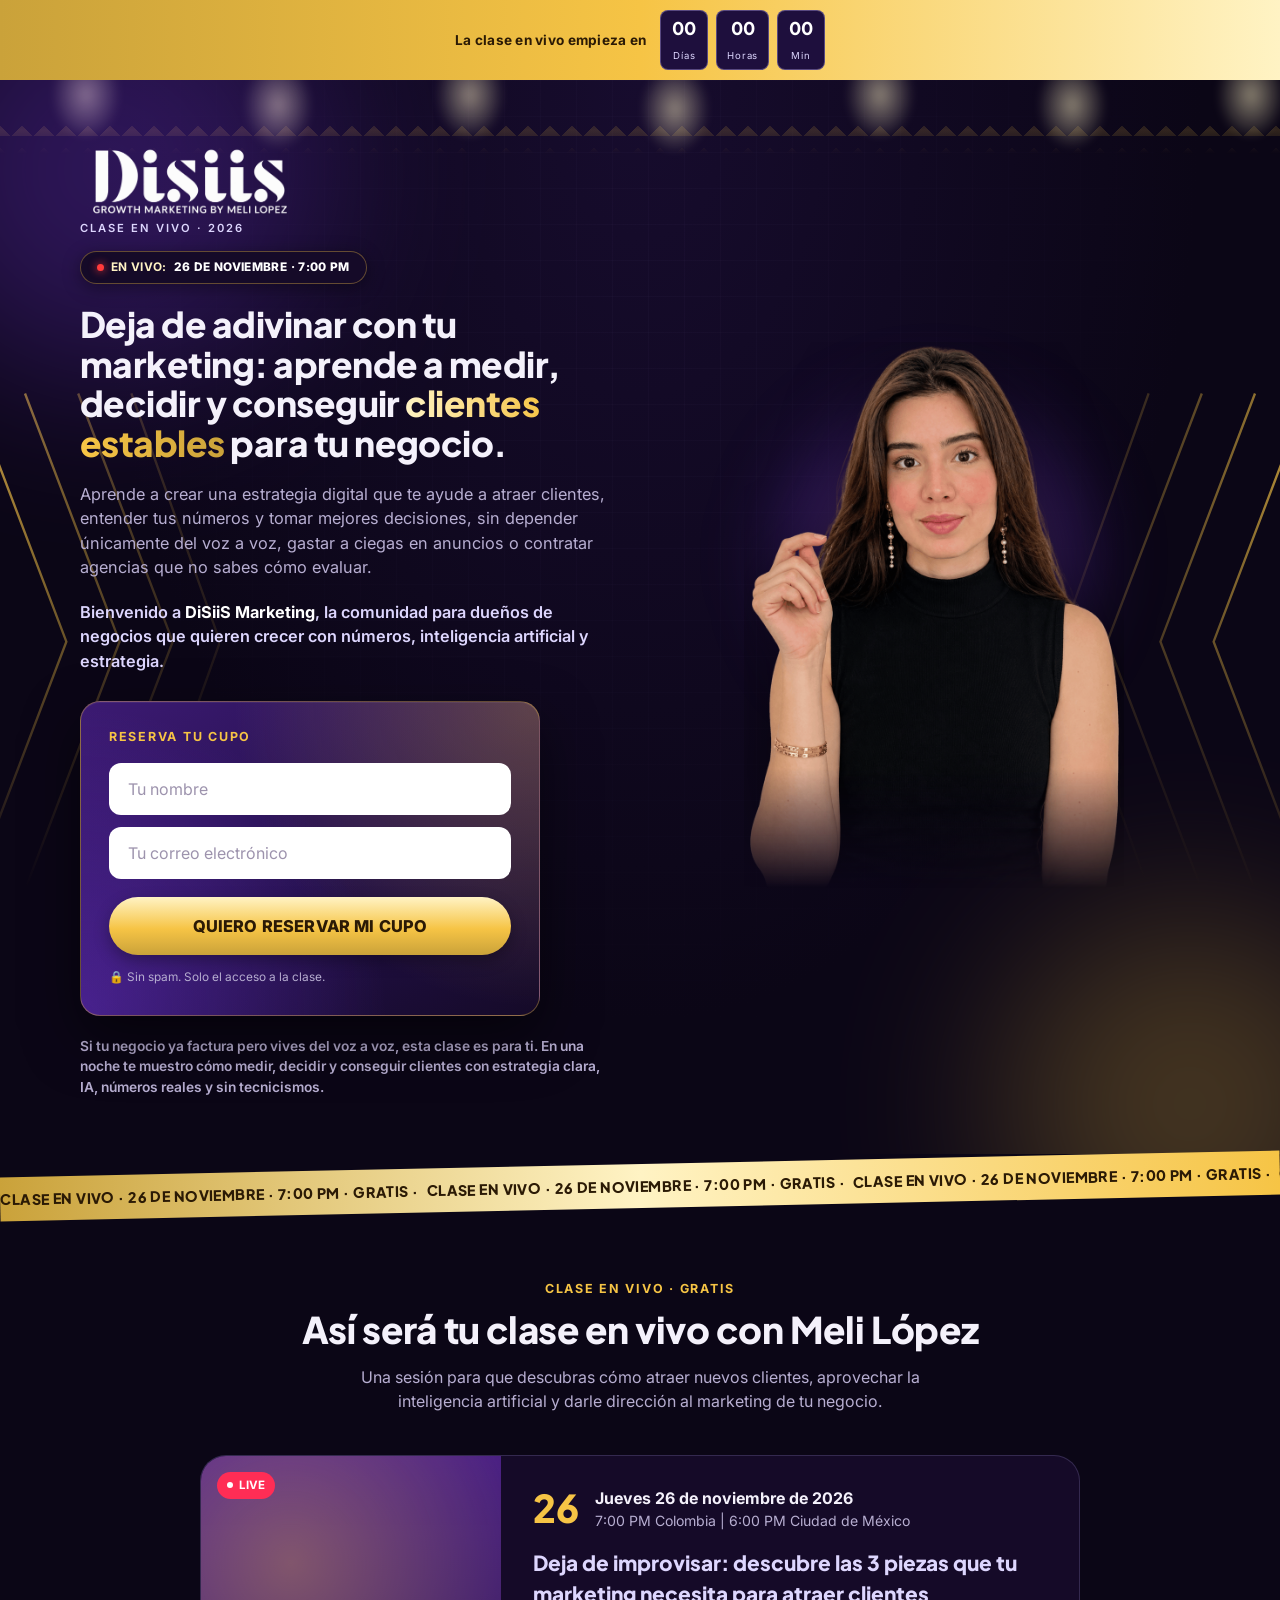
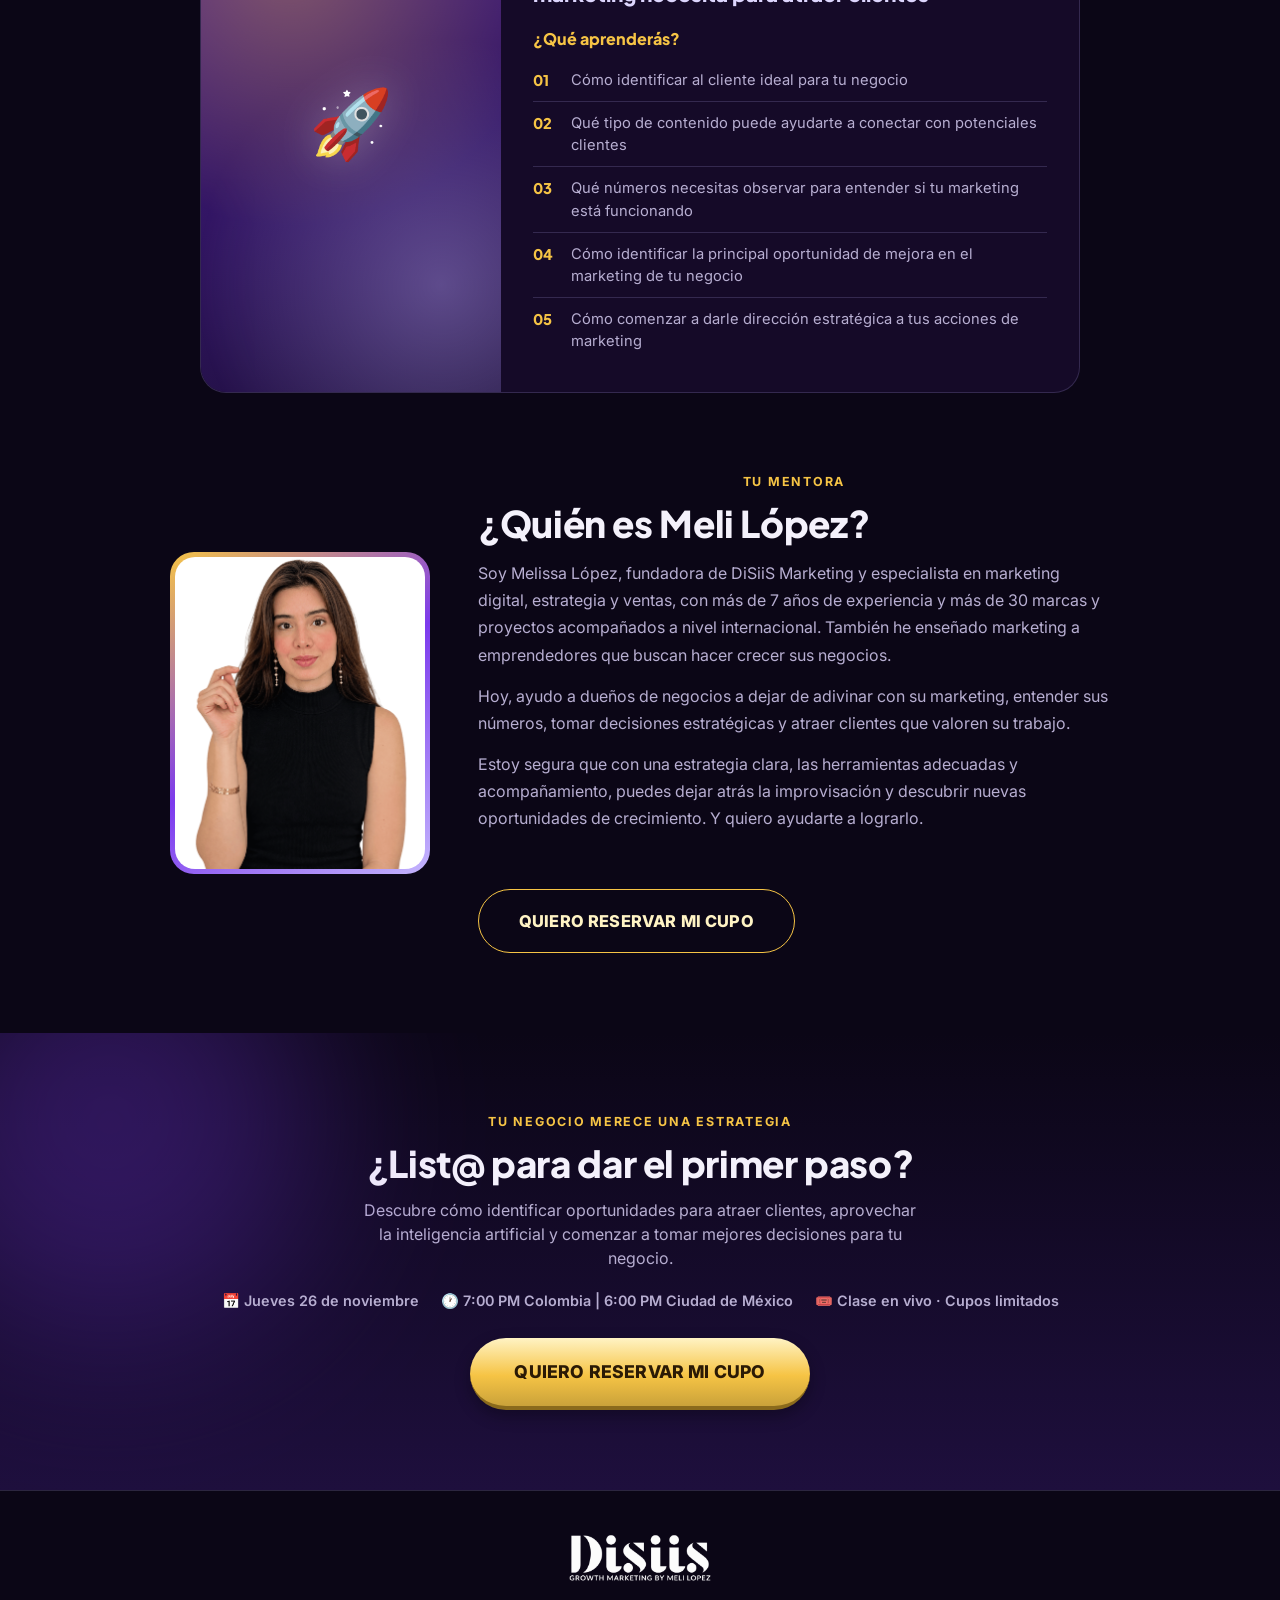
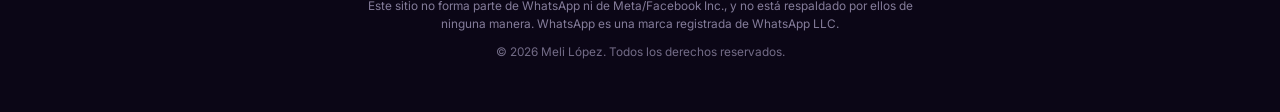
==== commit cce0a2ba: "Rebrand to DiSiiS and rewrite landing page copy - Swap the MELI wordmark for the DiSiiS Growth Marke" ====
--- a/index.html
+++ b/index.html
@@ -67,7 +67,7 @@
           <div class="hero-photo-glow" aria-hidden="true"></div>
           <img src="assets/meli-hero-trim.png" alt="Meli" class="hero-photo">
           <div class="hero-wordmark hero-wordmark-overlay">
-            <span class="hero-wordmark-main">MELI</span>
+            <img src="assets/disiis-logo.webp" alt="DiSiiS Growth Marketing" class="wordmark-logo">
             <span class="hero-wordmark-sub">Clase en vivo · 2026</span>
           </div>
         </div>
@@ -75,7 +75,7 @@
 
       <div class="hero-copy">
         <div class="hero-wordmark hero-wordmark-static">
-          <span class="hero-wordmark-main">MELI</span>
+          <img src="assets/disiis-logo.webp" alt="DiSiiS Growth Marketing" class="wordmark-logo">
           <span class="hero-wordmark-sub">Clase en vivo · 2026</span>
         </div>
 
@@ -84,12 +84,17 @@
         </div>
 
         <h1 class="hero-title">
-          Únete a la Clase en Vivo: Te Reto a <span class="grad-text">Lanzar</span> tu Primer Negocio Digital
-          con <span class="grad-text swoosh">IA</span>
+          Deja de adivinar con tu marketing: aprende a medir, decidir y conseguir
+          <span class="grad-text">clientes estables</span> para tu negocio.
         </h1>
         <p class="hero-sub">
-          Antes necesitabas programadores. Hoy se lo pides a la IA. En una clase en vivo te muestro cómo crear
-          y vender tu primer producto digital usando <strong>Claude Code</strong> y <strong>vibe coding</strong>.
+          Aprende a crear una estrategia digital que te ayude a atraer clientes, entender tus números
+          y tomar mejores decisiones, sin depender únicamente del voz a voz, gastar a ciegas en anuncios
+          o contratar agencias que no sabes cómo evaluar.
+        </p>
+        <p class="hero-sub hero-welcome">
+          Bienvenido a <strong>DiSiiS Marketing</strong>, la comunidad para dueños de negocios que quieren
+          crecer con números, inteligencia artificial y estrategia.
         </p>
 
         <div class="hero-signup-card" id="hero-signup-card">
@@ -110,10 +115,10 @@
           <p class="signup-disclaimer">🔒 Sin spam. Solo el acceso a la clase.</p>
         </div>
 
-        <div class="trust-row">
-          <span>😳 Sin mostrar tu cara</span>
-          <span>💼 Sin experiencia previa</span>
-        </div>
+        <p class="hero-callout">
+          Si tu negocio ya factura pero vives del voz a voz, esta clase es para ti. En una noche te muestro
+          cómo medir, decidir y conseguir clientes con estrategia clara, IA, números reales y sin tecnicismos.
+        </p>
       </div>
     </div>
   </header>
@@ -130,9 +135,9 @@
 
   <!-- CLASS DETAILS -->
   <section class="class-section">
-    <p class="section-eyebrow">LA CLASE EN VIVO</p>
-    <h2 class="section-title">Así será tu clase en vivo con Meli</h2>
-    <p class="section-sub">Una noche, a las 7:00 PM (hora de Colombia), para que aprendas a crear y vender tu primer producto digital con IA.</p>
+    <p class="section-eyebrow">CLASE EN VIVO · GRATIS</p>
+    <h2 class="section-title">Así será tu clase en vivo con Meli López</h2>
+    <p class="section-sub">Una sesión para que descubras cómo atraer nuevos clientes, aprovechar la inteligencia artificial y darle dirección al marketing de tu negocio.</p>
 
     <div class="class-card">
       <div class="class-visual">
@@ -145,17 +150,18 @@
         <div class="class-date-row">
           <div class="class-date-num">26</div>
           <div>
-            <p class="class-date-day">Jueves 26 de noviembre</p>
-            <p class="class-date-time">7:00 PM · Hora de Colombia</p>
+            <p class="class-date-day">Jueves 26 de noviembre de 2026</p>
+            <p class="class-date-time">7:00 PM Colombia | 6:00 PM Ciudad de México</p>
           </div>
         </div>
-        <h3 class="class-info-title">Cómo lanzar tu primer negocio digital con ayuda de la IA</h3>
+        <h3 class="class-info-title">Deja de improvisar: descubre las 3 piezas que tu marketing necesita para atraer clientes</h3>
+        <h4 class="class-list-heading">¿Qué aprenderás?</h4>
         <ol class="class-list">
-          <li><span>01</span>Las nuevas oportunidades que abrió la IA para vender en línea</li>
-          <li><span>02</span>Cómo crear páginas, productos y contenido con vibe coding, sin programar</li>
-          <li><span>03</span>Cómo ahorrar tiempo con Claude Code y agentes de IA</li>
-          <li><span>04</span>Casos reales de estudiantes creando con IA</li>
-          <li><span>05</span>Cómo dar tu primer paso hoy mismo, sin experiencia previa</li>
+          <li><span>01</span>Cómo identificar al cliente ideal para tu negocio</li>
+          <li><span>02</span>Qué tipo de contenido puede ayudarte a conectar con potenciales clientes</li>
+          <li><span>03</span>Qué números necesitas observar para entender si tu marketing está funcionando</li>
+          <li><span>04</span>Cómo identificar la principal oportunidad de mejora en el marketing de tu negocio</li>
+          <li><span>05</span>Cómo comenzar a darle dirección estratégica a tus acciones de marketing</li>
         </ol>
       </div>
     </div>
@@ -168,12 +174,18 @@
     </div>
     <div class="about-text">
       <p class="section-eyebrow">TU MENTORA</p>
-      <h2 class="section-title left">¿Quién es Meli?</h2>
-      <p class="about-bio">
-        [PLACEHOLDER: agrega aquí la historia de Meli — quién es, qué resultados ha logrado y por qué es
-        la persona indicada para enseñarte a crear tu negocio digital con IA.]
-      </p>
-      <a href="#hero-signup-card" class="btn-cta btn-cta-outline">
+      <h2 class="section-title left">¿Quién es Meli López?</h2>
+      <div class="about-bio">
+        <p>Soy Melissa López, fundadora de DiSiiS Marketing y especialista en marketing digital, estrategia
+        y ventas, con más de 7 años de experiencia y más de 30 marcas y proyectos acompañados a nivel
+        internacional. También he enseñado marketing a emprendedores que buscan hacer crecer sus negocios.</p>
+        <p>Hoy, ayudo a dueños de negocios a dejar de adivinar con su marketing, entender sus números,
+        tomar decisiones estratégicas y atraer clientes que valoren su trabajo.</p>
+        <p>Estoy segura que con una estrategia clara, las herramientas adecuadas y acompañamiento, puedes
+        dejar atrás la improvisación y descubrir nuevas oportunidades de crecimiento. Y quiero ayudarte
+        a lograrlo.</p>
+      </div>
+      <a href="#" class="btn-cta btn-cta-outline" data-open-signup>
         <span class="btn-cta-label">QUIERO RESERVAR MI CUPO</span>
       </a>
     </div>
@@ -182,17 +194,22 @@
   <!-- FINAL CTA -->
   <section class="final-cta">
     <div class="hero-glow hero-glow-1"></div>
-    <p class="section-eyebrow">ÚLTIMO PASO</p>
+    <p class="section-eyebrow">TU NEGOCIO MERECE UNA ESTRATEGIA</p>
     <h2 class="section-title">¿List@ para dar el primer paso?</h2>
-    <p class="section-sub">Cupos limitados a la clase en vivo. Jueves 26 de noviembre · 7:00 PM hora Colombia.</p>
-    <a href="#hero-signup-card" class="btn-cta btn-cta-lg">
+    <p class="section-sub">Descubre cómo identificar oportunidades para atraer clientes, aprovechar la inteligencia artificial y comenzar a tomar mejores decisiones para tu negocio.</p>
+    <div class="final-cta-details">
+      <span>📅 Jueves 26 de noviembre</span>
+      <span>🕐 7:00 PM Colombia | 6:00 PM Ciudad de México</span>
+      <span>🎟️ Clase en vivo · Cupos limitados</span>
+    </div>
+    <a href="#" class="btn-cta btn-cta-lg" data-open-signup>
       <span class="btn-cta-label">QUIERO RESERVAR MI CUPO</span>
     </a>
   </section>
 
   <!-- FOOTER -->
   <footer class="site-footer">
-    <p class="footer-logo">MELI <span>IA&nbsp;·&nbsp;NEGOCIOS&nbsp;DIGITALES</span></p>
+    <img src="assets/disiis-logo.webp" alt="DiSiiS Growth Marketing" class="footer-logo-img">
     <p class="footer-disclaimer">
       Este sitio no forma parte de WhatsApp ni de Meta/Facebook Inc., y no está respaldado por ellos de ninguna manera.
       WhatsApp es una marca registrada de WhatsApp LLC.
@@ -200,6 +217,28 @@
     <p class="footer-copy">© 2026 Meli López. Todos los derechos reservados.</p>
   </footer>
 
+  <!-- SIGNUP MODAL (opened by any secondary CTA) -->
+  <div class="modal-overlay" id="signup-modal">
+    <div class="modal-card" role="dialog" aria-modal="true" aria-labelledby="modal-title">
+      <button type="button" class="modal-close" aria-label="Cerrar">&times;</button>
+      <p class="section-eyebrow" id="modal-title">RESERVA TU CUPO</p>
+      <form method="post" action="https://systeme.io/embedded/46632346/subscription" class="signup-form">
+        <div class="form-row">
+          <input type="text" name="surname" placeholder="Tu nombre" required class="form-input">
+        </div>
+        <div class="form-row">
+          <input type="email" name="email" placeholder="Tu correo electrónico" required class="form-input">
+        </div>
+        <div class="f-row">
+          <button type="submit" class="btn btn-cta">
+            <span class="btn-cta-label">QUIERO RESERVAR MI CUPO</span>
+          </button>
+        </div>
+      </form>
+      <p class="signup-disclaimer">🔒 Sin spam. Solo el acceso a la clase.</p>
+    </div>
+  </div>
+
 <script src="script.js"></script>
 </body>
 </html>
--- a/styles.css
+++ b/styles.css
@@ -44,15 +44,15 @@
 }
 .topbar-timer{display:flex; gap:8px;}
 .timer-box{
-  background: var(--gold-4);
-  border:1px solid rgba(255,255,255,.25);
+  background: var(--purple-900);
+  border:1px solid rgba(196,181,253,.35);
   border-radius:8px;
   padding: 4px 10px;
   min-width:48px;
   text-align:center;
 }
 .timer-box span{display:block; font-family:var(--font-head); font-weight:800; font-size:1.1rem; color:#fff;}
-.timer-box small{font-size:.6rem; letter-spacing:.08em; color:var(--gold-1);}
+.timer-box small{font-size:.6rem; letter-spacing:.08em; color:var(--lilac-soft);}
 
 /* ---------- Hero ---------- */
 .hero{
@@ -167,6 +167,11 @@
 .hero-wordmark-sub{
   font-size:.7rem; font-weight:600; letter-spacing:.18em; text-transform:uppercase;
   color: var(--lilac-soft);
+}
+.wordmark-logo{
+  display:block;
+  width:170px;
+  height:auto;
 }
 
 /* Mobile: wordmark overlaps the bottom of the photo instead of sitting below it */
@@ -228,6 +233,12 @@
   margin: 20px auto 0;
 }
 .hero-sub strong{color:var(--lilac-soft);}
+.hero-welcome{
+  margin-top:14px;
+  color:var(--lilac-soft);
+  font-weight:600;
+}
+.hero-welcome strong{color:#fff;}
 
 .btn-cta{
   position:relative;
@@ -264,11 +275,11 @@
   box-shadow:none;
 }
 
-.trust-row{
+.hero-callout{
   margin-top:20px;
-  display:flex; flex-wrap:wrap; justify-content:center; gap:10px 28px;
+  max-width:520px;
   color: var(--text-dim);
-  font-size:.86rem; font-weight:600;
+  font-size:.86rem; font-weight:600; line-height:1.5;
 }
 
 @keyframes pulse{
@@ -375,6 +386,13 @@
   font-size:1.3rem; font-weight:800;
   margin-bottom:18px;
   color:var(--lilac-soft);
+}
+.class-list-heading{
+  font-family:var(--font-head);
+  font-weight:800;
+  font-size:1rem;
+  color:var(--gold-2);
+  margin-bottom:8px;
 }
 .class-list{list-style:none;}
 .class-list li{
@@ -463,6 +481,7 @@
   .hero-wordmark{align-items:flex-start;}
   .hero-wordmark-overlay{display:none;}
   .hero-wordmark-static{display:flex;}
+  .wordmark-logo{width:220px;}
   .hero-badge-pill{margin:14px 0 0;}
   .hero-title{margin:20px 0 0;}
   .hero-sub{margin:20px 0 0; text-align:left;}
@@ -477,8 +496,50 @@
   .signup-form{margin-top:16px; gap:12px;}
   .form-input{padding:15px 18px; font-size:1rem;}
   .f-row{margin-top:6px;}
-  .trust-row{justify-content:flex-start;}
-}
+}
+
+/* ---------- Signup modal (opened by secondary CTAs) ---------- */
+.modal-overlay{
+  display:none;
+  position:fixed; inset:0; z-index:100;
+  align-items:center; justify-content:center;
+  background: rgba(8,4,18,.78);
+  padding:20px;
+}
+.modal-overlay.is-open{display:flex;}
+body.modal-open{overflow:hidden;}
+.modal-card{
+  position:relative;
+  width:100%;
+  max-width:400px;
+  background:
+    radial-gradient(circle at 100% 0%, rgba(246,196,69,.28), transparent 55%),
+    radial-gradient(circle at 0% 100%, rgba(124,58,237,.4), transparent 55%),
+    linear-gradient(145deg, #3c1a73 0%, #23104a 55%, #150a28 100%);
+  border:1px solid var(--gold-border);
+  border-radius:20px;
+  padding:28px 22px 24px;
+  text-align:center;
+  box-shadow: 0 30px 70px rgba(0,0,0,.6), inset 0 1px 0 rgba(255,255,255,.06);
+  animation: modalPop .22s ease;
+}
+@keyframes modalPop{
+  from{ opacity:0; transform:translateY(12px) scale(.98); }
+  to{ opacity:1; transform:translateY(0) scale(1); }
+}
+.modal-close{
+  position:absolute; top:12px; right:12px;
+  width:30px; height:30px;
+  border:none; border-radius:50%;
+  background: rgba(255,255,255,.08);
+  color:var(--text-dim);
+  font-size:1.3rem; line-height:1;
+  cursor:pointer;
+  display:flex; align-items:center; justify-content:center;
+  transition: background .15s ease, color .15s ease;
+}
+.modal-close:hover{background:rgba(255,255,255,.16); color:#fff;}
+.modal-card .signup-form{margin-top:16px;}
 
 /* ---------- About section ---------- */
 .about-section{
@@ -508,6 +569,8 @@
   font-size:1rem;
   line-height:1.7;
 }
+.about-bio p{margin:0 0 14px;}
+.about-bio p:last-child{margin-bottom:0;}
 
 /* ---------- Final CTA ---------- */
 .final-cta{
@@ -517,6 +580,13 @@
   background: linear-gradient(180deg, var(--bg), var(--purple-900));
   overflow:hidden;
 }
+.final-cta-details{
+  position:relative;
+  display:flex; flex-wrap:wrap; justify-content:center; gap:10px 22px;
+  margin: 20px auto 0;
+  color: var(--text-dim);
+  font-size:.9rem; font-weight:600;
+}
 .final-cta .btn-cta{margin-top:26px;}
 
 /* ---------- Footer ---------- */
@@ -526,17 +596,11 @@
   background: var(--bg);
   border-top:1px solid var(--border);
 }
-.footer-logo{
-  font-family:var(--font-head);
-  font-weight:800;
-  letter-spacing:.06em;
-  color:var(--gold-2);
-}
-.footer-logo span{
-  color:var(--text-dim);
-  font-weight:500;
-  font-size:.78rem;
-  margin-left:8px;
+.footer-logo-img{
+  display:block;
+  width:160px;
+  height:auto;
+  margin:0 auto;
 }
 .footer-disclaimer{
   max-width:560px; margin: 14px auto 10px;
@@ -573,7 +637,7 @@
   .signup-form{gap:8px;}
   .form-input{padding:11px 14px; font-size:.88rem;}
   .hero-signup-card .btn-cta{font-size:.84rem; padding:14px 10px; letter-spacing:0;}
-  .trust-row{margin-top:10px; font-size:.76rem; gap:6px 12px;}
+  .hero-callout{margin-top:10px; font-size:.78rem;}
 }
 @media (max-width: 420px){
   .hero-photo{width:240px;}
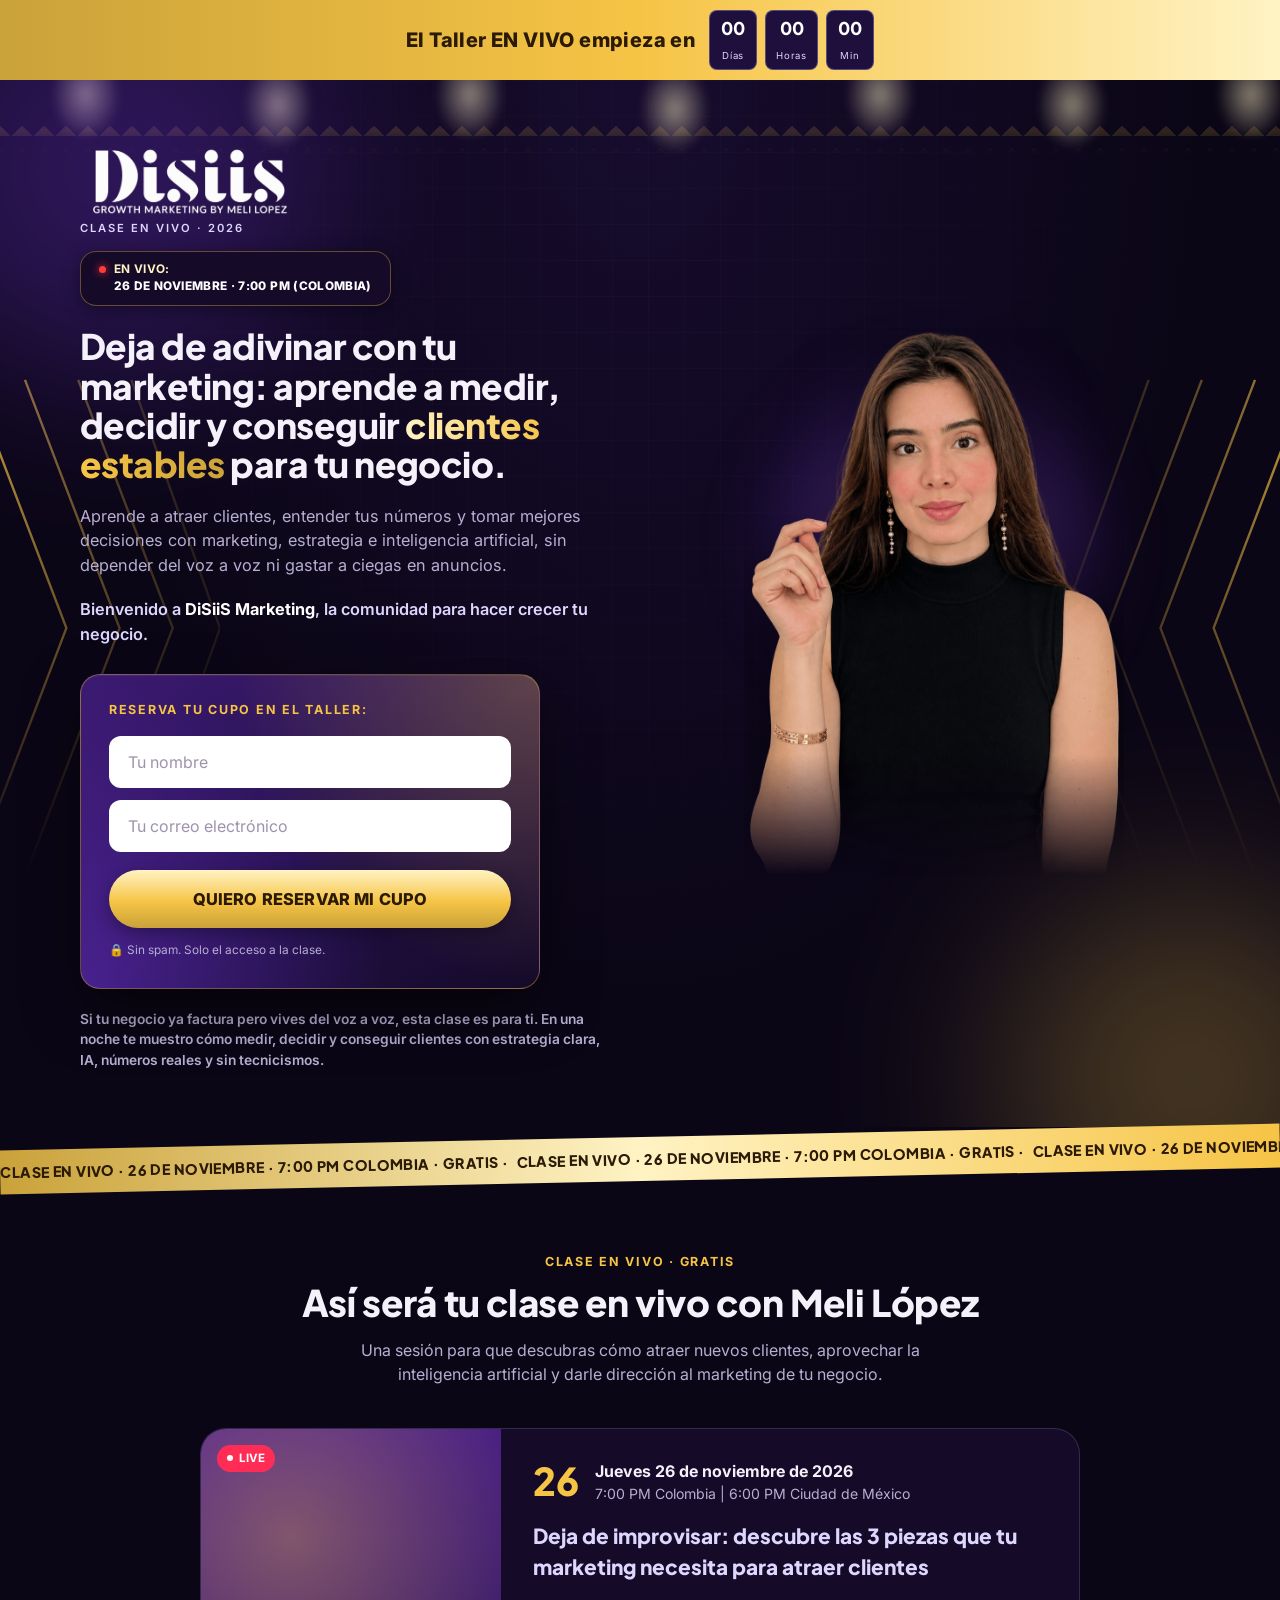
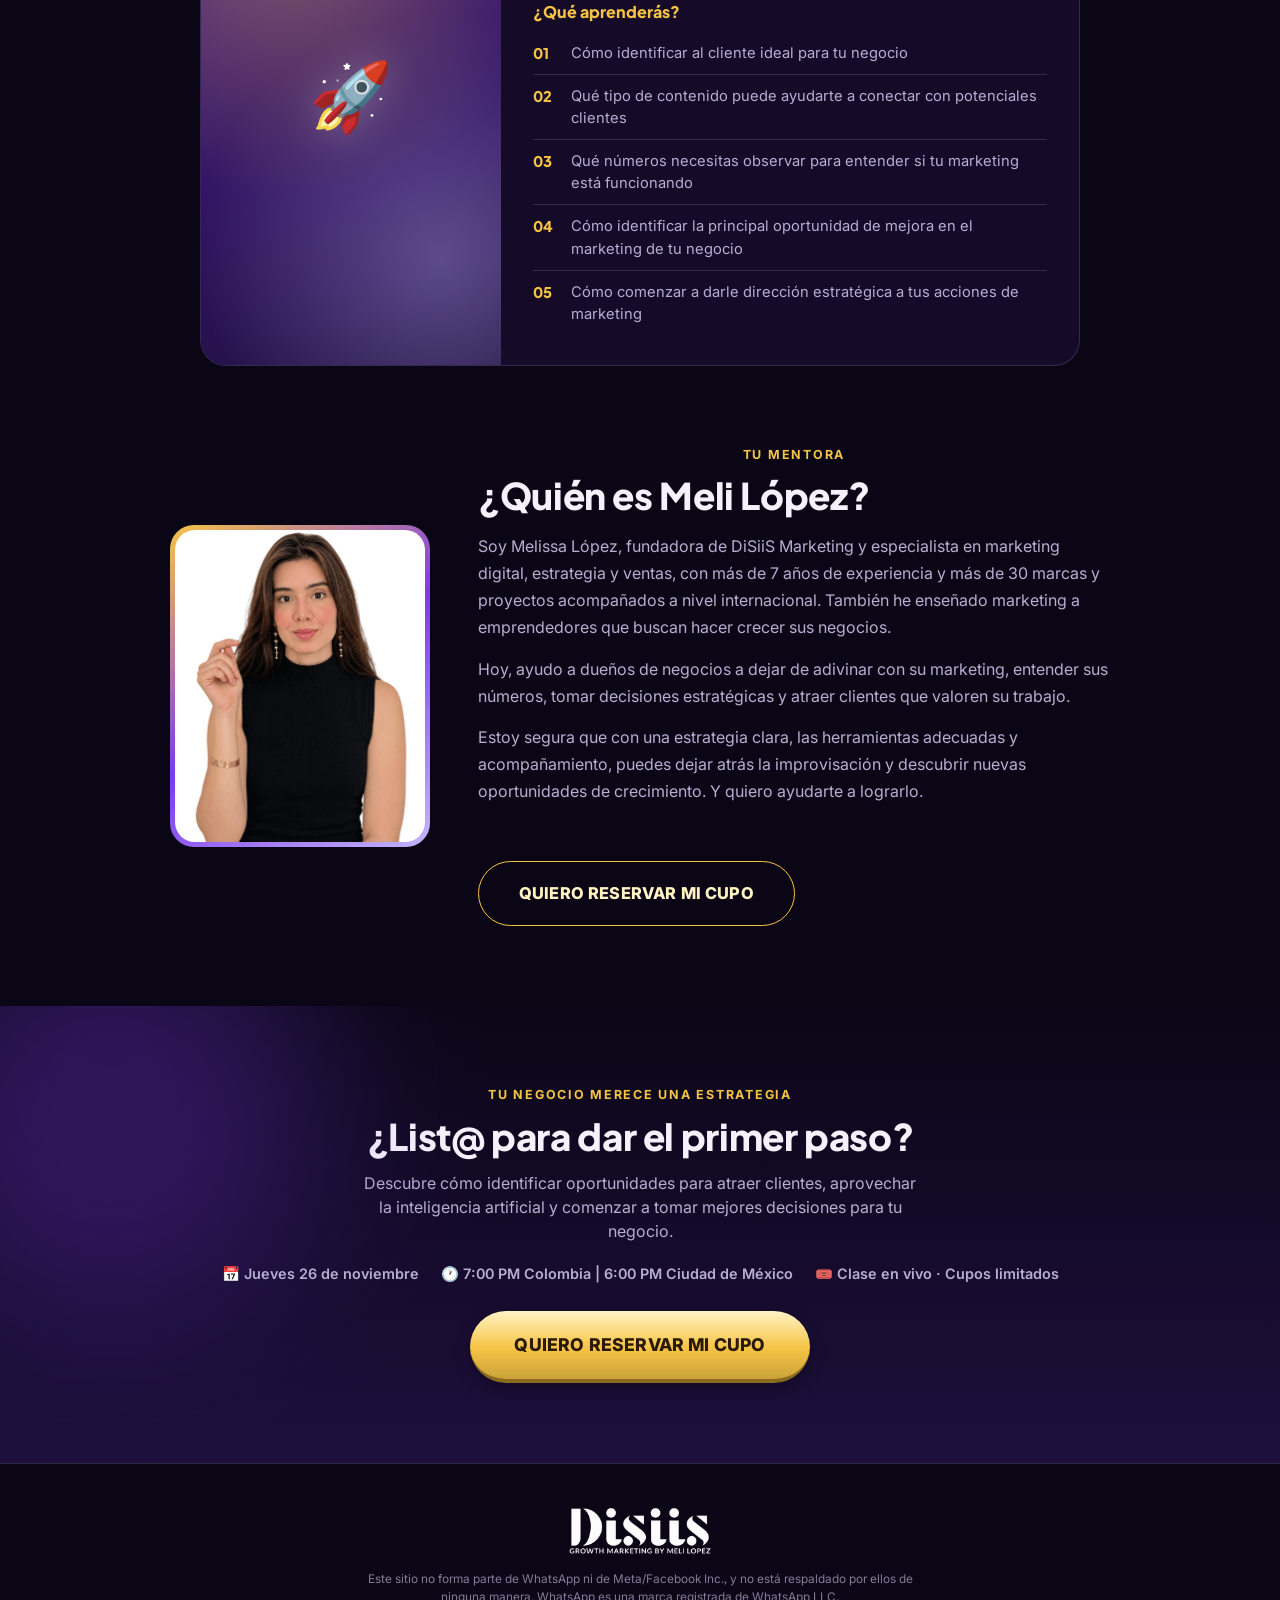
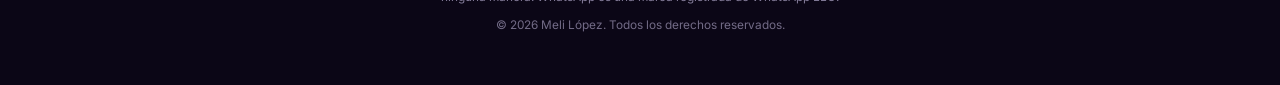
==== commit 8516eec9: "Tweak hero copy: badge, topbar label, form eyebrow, marquee, subtitle - Hero badge now reads "EN VIV" ====
--- a/index.html
+++ b/index.html
@@ -10,12 +10,27 @@
 <link rel="preconnect" href="https://fonts.gstatic.com" crossorigin>
 <link href="https://fonts.googleapis.com/css2?family=Plus+Jakarta+Sans:wght@500;700;800&family=Inter:wght@400;500;600;700;800&display=swap" rel="stylesheet">
 <link rel="stylesheet" href="styles.css">
+<script>
+!function(f,b,e,v,n,t,s)
+{if(f.fbq)return;n=f.fbq=function(){n.callMethod?
+n.callMethod.apply(n,arguments):n.queue.push(arguments)};
+if(!f._fbq)f._fbq=n;n.push=n;n.loaded=!0;n.version='2.0';
+n.queue=[];t=b.createElement(e);t.async=!0;
+t.src=v;s=b.getElementsByTagName(e)[0];
+s.parentNode.insertBefore(t,s)}(window, document,'script',
+'https://connect.facebook.net/en_US/fbevents.js');
+fbq('init', '1813964963130321');
+fbq('track', 'PageView');
+</script>
+<noscript><img height="1" width="1" style="display:none"
+  src="https://www.facebook.com/tr?id=1813964963130321&ev=PageView&noscript=1"
+/></noscript>
 </head>
 <body>
 
   <!-- Countdown bar -->
   <div class="topbar">
-    <span class="topbar-label">La clase en vivo empieza en</span>
+    <span class="topbar-label">El Taller EN VIVO empieza en</span>
     <div class="topbar-timer" id="topbar-timer" aria-live="polite">
       <div class="timer-box"><span id="t-days">00</span><small>Días</small></div>
       <div class="timer-box"><span id="t-hours">00</span><small>Horas</small></div>
@@ -80,7 +95,8 @@
         </div>
 
         <div class="hero-badge-pill">
-          <span class="dot"></span> EN VIVO: <strong>26 DE NOVIEMBRE · 7:00 PM</strong>
+          <span class="dot"></span>
+          <span>EN VIVO:<br><strong>26 DE NOVIEMBRE · 7:00 PM (COLOMBIA)</strong></span>
         </div>
 
         <h1 class="hero-title">
@@ -88,17 +104,15 @@
           <span class="grad-text">clientes estables</span> para tu negocio.
         </h1>
         <p class="hero-sub">
-          Aprende a crear una estrategia digital que te ayude a atraer clientes, entender tus números
-          y tomar mejores decisiones, sin depender únicamente del voz a voz, gastar a ciegas en anuncios
-          o contratar agencias que no sabes cómo evaluar.
+          Aprende a atraer clientes, entender tus números y tomar mejores decisiones con marketing,
+          estrategia e inteligencia artificial, sin depender del voz a voz ni gastar a ciegas en anuncios.
         </p>
         <p class="hero-sub hero-welcome">
-          Bienvenido a <strong>DiSiiS Marketing</strong>, la comunidad para dueños de negocios que quieren
-          crecer con números, inteligencia artificial y estrategia.
+          Bienvenido a <strong>DiSiiS Marketing</strong>, la comunidad para hacer crecer tu negocio.
         </p>
 
         <div class="hero-signup-card" id="hero-signup-card">
-          <p class="section-eyebrow">RESERVA TU CUPO</p>
+          <p class="section-eyebrow">RESERVA TU CUPO EN EL TALLER:</p>
           <form method="post" action="https://systeme.io/embedded/46632346/subscription" class="signup-form">
             <div class="form-row">
               <input type="text" name="surname" placeholder="Tu nombre" required class="form-input">
@@ -126,10 +140,10 @@
   <!-- MARQUEE -->
   <div class="marquee">
     <div class="marquee-track">
-      <span>CLASE EN VIVO&nbsp;·&nbsp;26 DE NOVIEMBRE&nbsp;·&nbsp;7:00 PM&nbsp;·&nbsp;GRATIS&nbsp;·</span>
-      <span>CLASE EN VIVO&nbsp;·&nbsp;26 DE NOVIEMBRE&nbsp;·&nbsp;7:00 PM&nbsp;·&nbsp;GRATIS&nbsp;·</span>
-      <span>CLASE EN VIVO&nbsp;·&nbsp;26 DE NOVIEMBRE&nbsp;·&nbsp;7:00 PM&nbsp;·&nbsp;GRATIS&nbsp;·</span>
-      <span>CLASE EN VIVO&nbsp;·&nbsp;26 DE NOVIEMBRE&nbsp;·&nbsp;7:00 PM&nbsp;·&nbsp;GRATIS&nbsp;·</span>
+      <span>CLASE EN VIVO&nbsp;·&nbsp;26 DE NOVIEMBRE&nbsp;·&nbsp;7:00 PM COLOMBIA&nbsp;·&nbsp;GRATIS&nbsp;·</span>
+      <span>CLASE EN VIVO&nbsp;·&nbsp;26 DE NOVIEMBRE&nbsp;·&nbsp;7:00 PM COLOMBIA&nbsp;·&nbsp;GRATIS&nbsp;·</span>
+      <span>CLASE EN VIVO&nbsp;·&nbsp;26 DE NOVIEMBRE&nbsp;·&nbsp;7:00 PM COLOMBIA&nbsp;·&nbsp;GRATIS&nbsp;·</span>
+      <span>CLASE EN VIVO&nbsp;·&nbsp;26 DE NOVIEMBRE&nbsp;·&nbsp;7:00 PM COLOMBIA&nbsp;·&nbsp;GRATIS&nbsp;·</span>
     </div>
   </div>
 
@@ -221,7 +235,7 @@
   <div class="modal-overlay" id="signup-modal">
     <div class="modal-card" role="dialog" aria-modal="true" aria-labelledby="modal-title">
       <button type="button" class="modal-close" aria-label="Cerrar">&times;</button>
-      <p class="section-eyebrow" id="modal-title">RESERVA TU CUPO</p>
+      <p class="section-eyebrow" id="modal-title">RESERVA TU CUPO EN EL TALLER:</p>
       <form method="post" action="https://systeme.io/embedded/46632346/subscription" class="signup-form">
         <div class="form-row">
           <input type="text" name="surname" placeholder="Tu nombre" required class="form-input">
--- a/styles.css
+++ b/styles.css
@@ -40,7 +40,7 @@
   text-align:center;
 }
 .topbar-label{
-  font-weight:700; font-size:.85rem; color:#2b1a05; letter-spacing:.02em;
+  font-weight:800; font-size:1.05rem; color:#2b1a05; letter-spacing:.02em;
 }
 .topbar-timer{display:flex; gap:8px;}
 .timer-box{
@@ -189,13 +189,14 @@
   z-index:2;
   width:fit-content;
   margin: 14px auto 0;
-  white-space:nowrap;
   background: var(--bg-2);
   border:1px solid var(--gold-border);
   color: var(--gold-1);
   font-size:.74rem; font-weight:700; letter-spacing:.03em;
-  padding:7px 16px; border-radius:999px;
-  display:flex; align-items:center; gap:7px;
+  line-height:1.5;
+  padding:9px 18px; border-radius:16px;
+  display:flex; align-items:flex-start; gap:8px;
+  text-align:left;
   box-shadow: 0 4px 18px rgba(0,0,0,.4);
 }
 .hero-badge-pill strong{color:#fff; font-weight:800;}
@@ -204,6 +205,7 @@
   box-shadow:0 0 8px #ff3b3b;
   animation: pulse 1.4s infinite;
   flex-shrink:0;
+  margin-top:5px;
 }
 
 .hero-title{
@@ -467,6 +469,7 @@
 
 /* Desktop: two-column hero — copy + form on the left, photo on the right */
 @media (min-width:761px){
+  .topbar-label{font-size:1.25rem;}
   .hero{text-align:left;}
   .hero-inner{
     max-width:1120px;
@@ -717,6 +720,41 @@
 
 .gracias-btn{width:100%; max-width:420px;}
 
+.whatsapp-hands{
+  display:flex; justify-content:center; gap:18px;
+  margin-bottom:10px;
+  font-size:1.6rem;
+  line-height:1;
+}
+.whatsapp-hands span{
+  display:inline-block;
+  animation: handBounce 1.2s ease-in-out infinite;
+}
+.whatsapp-hands span:nth-child(2){animation-delay:.15s;}
+.whatsapp-hands span:nth-child(3){animation-delay:.3s;}
+@keyframes handBounce{
+  0%,100%{transform:translateY(0);}
+  50%{transform:translateY(8px);}
+}
+
+.btn-whatsapp{
+  display:inline-flex; align-items:center; justify-content:center; gap:10px;
+  background: linear-gradient(180deg, #4ade80, #22c55e 60%, #16a34a);
+  color:#0a0a0a;
+  border-bottom:none;
+  box-shadow: 0 0 0 0 rgba(34,197,94,.55);
+  animation: whatsappPulse 2s ease-out infinite;
+}
+.btn-whatsapp:hover{
+  background: linear-gradient(180deg, #5eeb91, #22c55e 60%, #16a34a);
+}
+.whatsapp-icon{width:22px; height:22px; flex-shrink:0;}
+@keyframes whatsappPulse{
+  0%{box-shadow: 0 0 0 0 rgba(34,197,94,.55);}
+  70%{box-shadow: 0 0 0 16px rgba(34,197,94,0);}
+  100%{box-shadow: 0 0 0 0 rgba(34,197,94,0);}
+}
+
 .note-card{
   display:flex; align-items:flex-start; gap:12px; text-align:left;
   background: var(--bg-2);
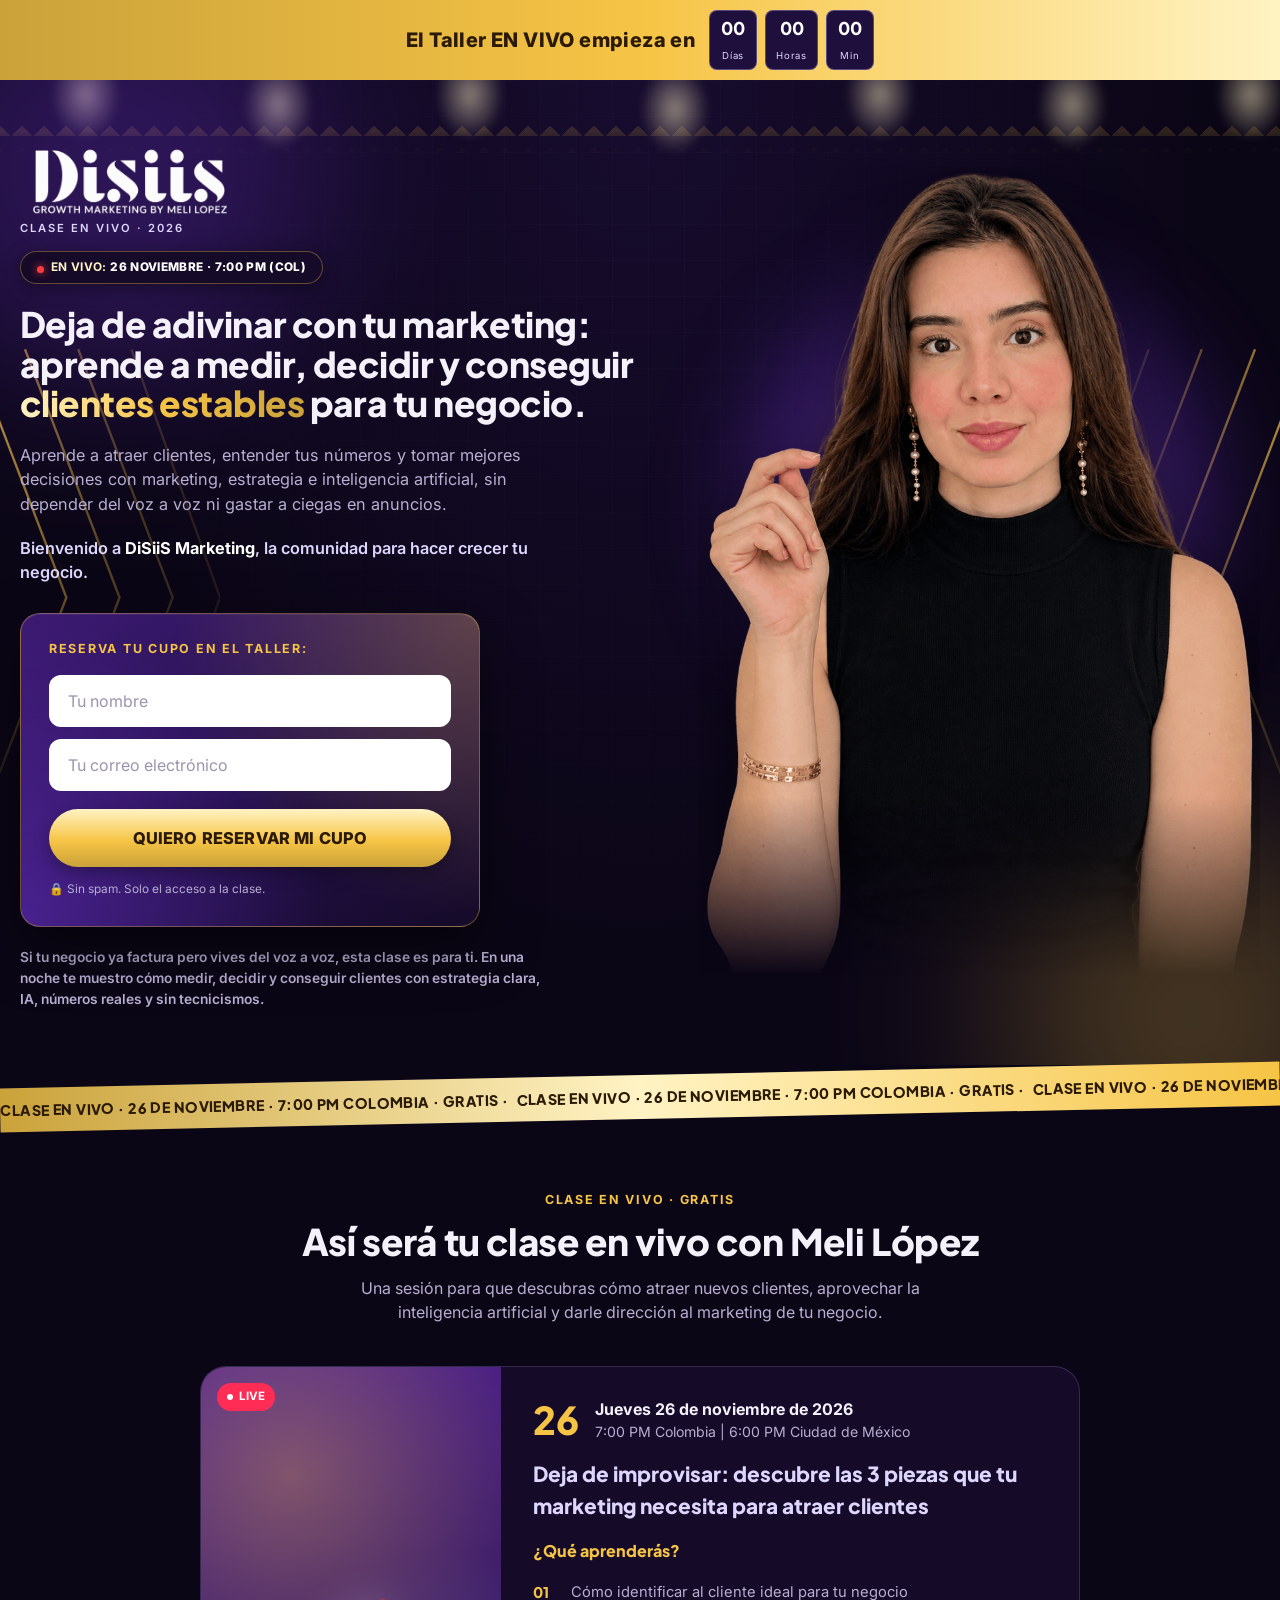
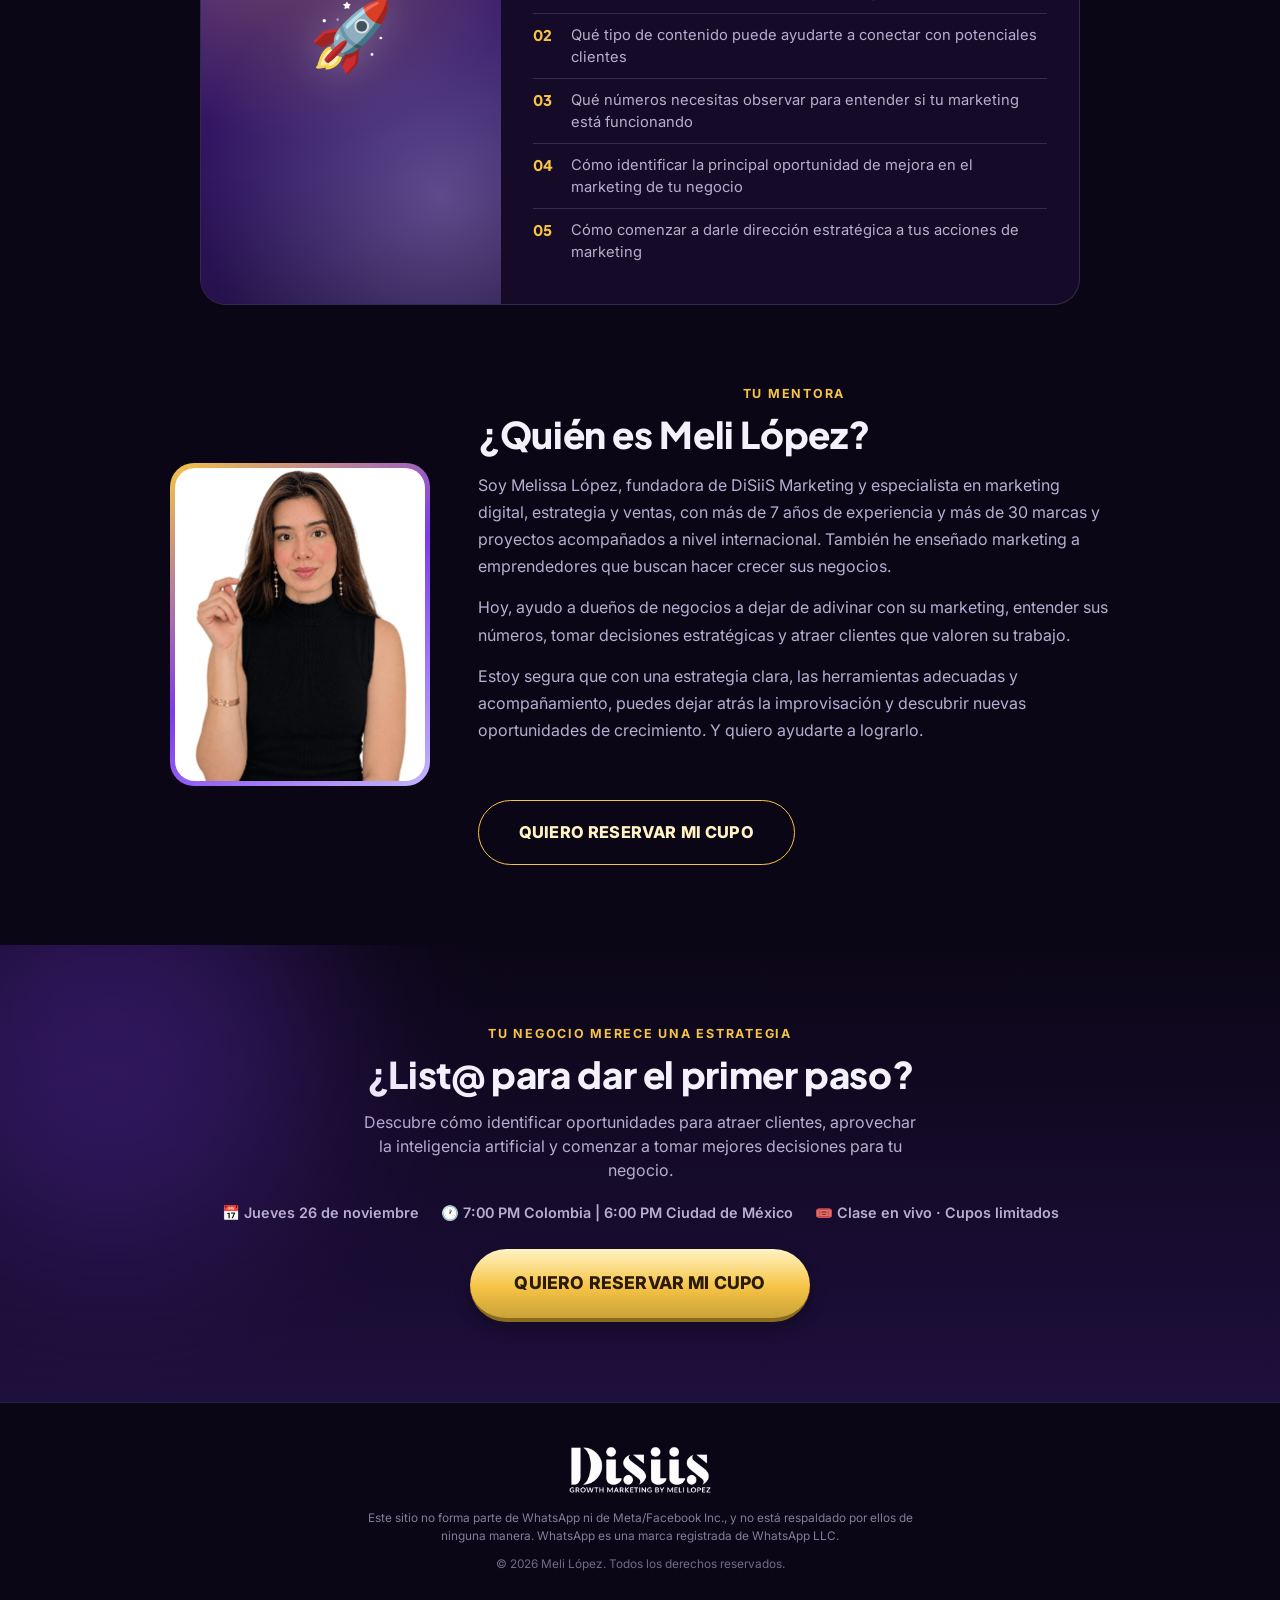
==== commit 58c0697d: "Single-line hero badge, add circular Meli+WhatsApp badge on gracias page - Hero badge pill back to a" ====
--- a/index.html
+++ b/index.html
@@ -96,7 +96,7 @@
 
         <div class="hero-badge-pill">
           <span class="dot"></span>
-          <span>EN VIVO:<br><strong>26 DE NOVIEMBRE · 7:00 PM (COLOMBIA)</strong></span>
+          <span>EN VIVO: <strong>26 NOVIEMBRE · 7:00 PM (COL)</strong></span>
         </div>
 
         <h1 class="hero-title">
--- a/styles.css
+++ b/styles.css
@@ -189,14 +189,13 @@
   z-index:2;
   width:fit-content;
   margin: 14px auto 0;
+  white-space:nowrap;
   background: var(--bg-2);
   border:1px solid var(--gold-border);
   color: var(--gold-1);
   font-size:.74rem; font-weight:700; letter-spacing:.03em;
-  line-height:1.5;
-  padding:9px 18px; border-radius:16px;
-  display:flex; align-items:flex-start; gap:8px;
-  text-align:left;
+  padding:7px 16px; border-radius:999px;
+  display:flex; align-items:center; gap:7px;
   box-shadow: 0 4px 18px rgba(0,0,0,.4);
 }
 .hero-badge-pill strong{color:#fff; font-weight:800;}
@@ -472,15 +471,15 @@
   .topbar-label{font-size:1.25rem;}
   .hero{text-align:left;}
   .hero-inner{
-    max-width:1120px;
-    grid-template-columns: 1fr 1fr;
+    max-width:1360px;
+    grid-template-columns: 11fr 10fr;
     align-items:center;
-    gap:56px;
+    gap:60px;
   }
   .hero-visual{order:2; justify-content:center;}
   .hero-copy{order:1; align-items:flex-start; text-align:left;}
-  .hero-photo{width:380px;}
-  .hero-photo-glow{width:340px; height:340px;}
+  .hero-photo{width:600px;}
+  .hero-photo-glow{width:550px; height:550px;}
   .hero-wordmark{align-items:flex-start;}
   .hero-wordmark-overlay{display:none;}
   .hero-wordmark-static{display:flex;}
@@ -720,6 +719,13 @@
 
 .gracias-btn{width:100%; max-width:420px;}
 
+.gracias-badge{
+  display:block;
+  width:200px;
+  height:auto;
+  margin:26px auto 6px;
+  mix-blend-mode:screen;
+}
 .whatsapp-hands{
   display:flex; justify-content:center; gap:18px;
   margin-bottom:10px;
